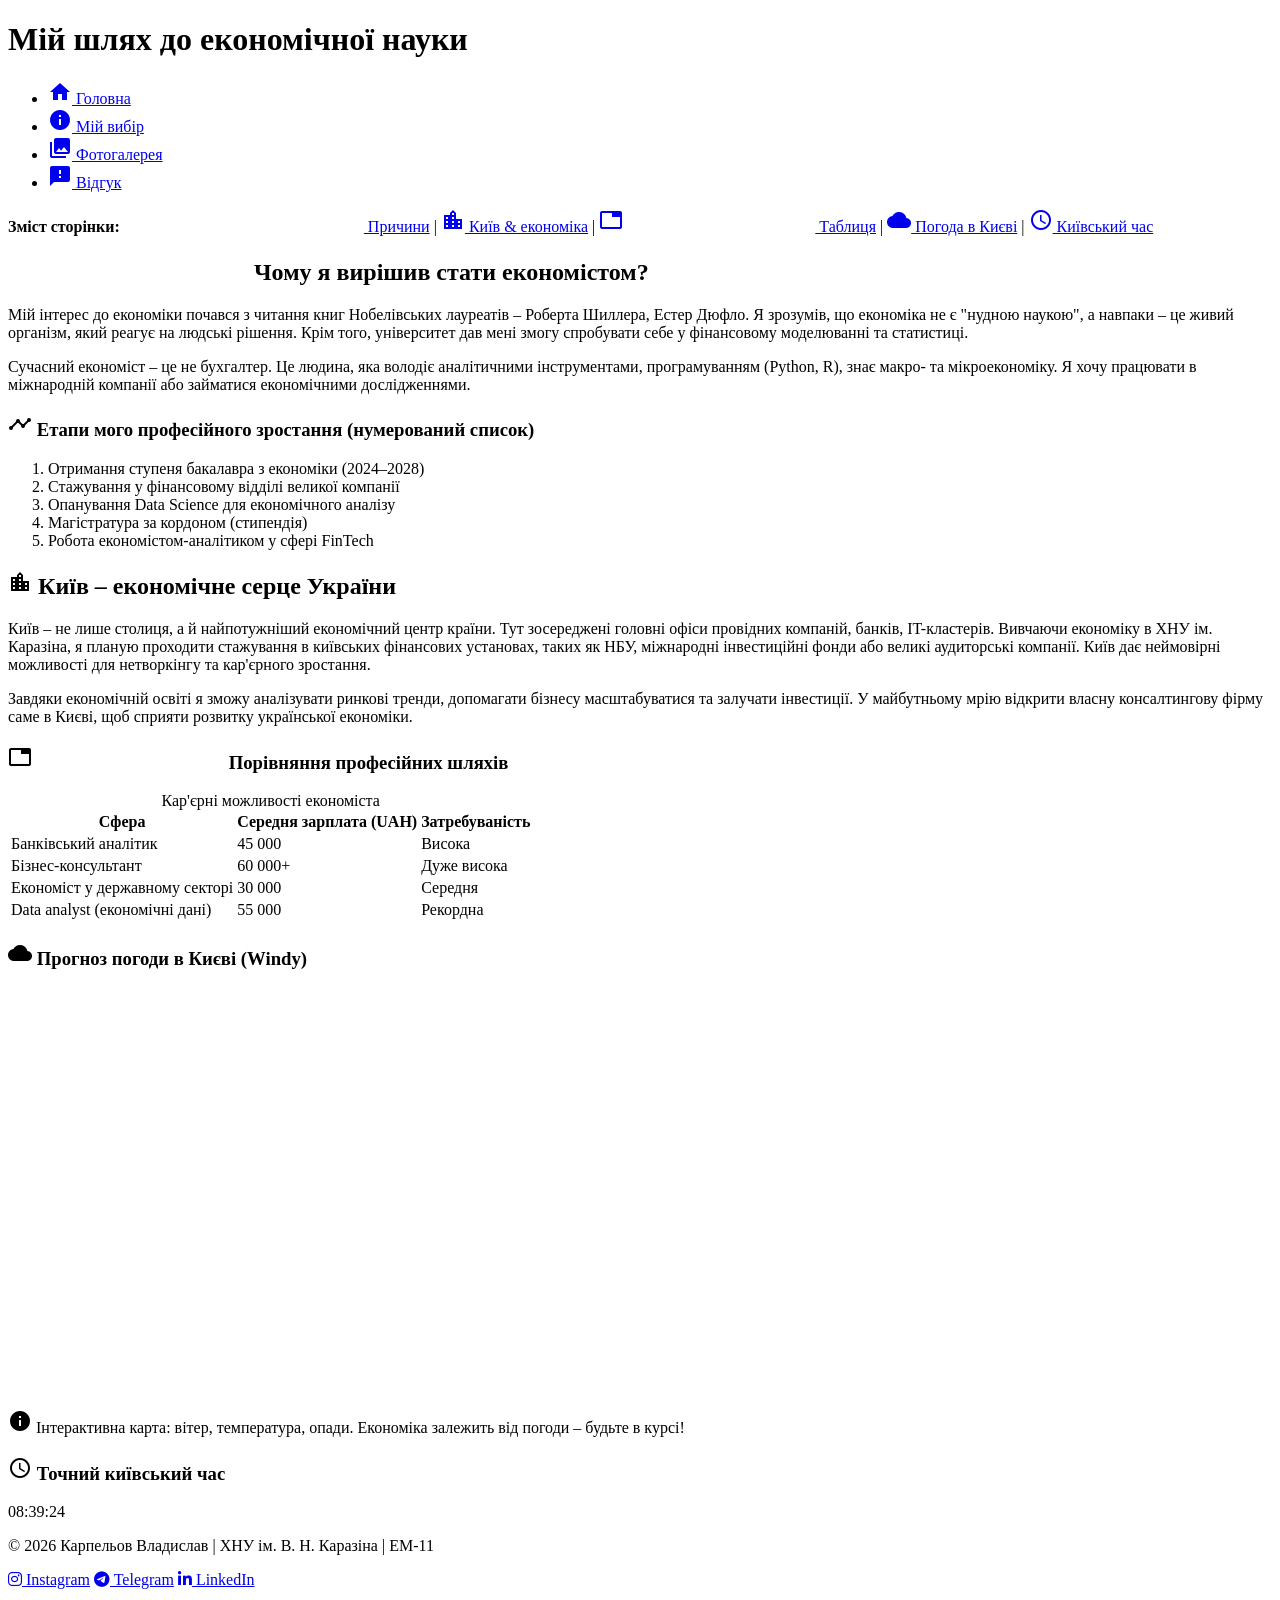
==== about.html @ f9a312ce "Add files via upload" ====
<!DOCTYPE html>
<html lang="uk">
<head>
    <meta charset="UTF-8">
    <meta name="viewport" content="width=device-width, initial-scale=1.0">
    <title>Чому саме економіка? | Детально</title>
    <link rel="stylesheet" href="css/style.css">
    <link href="https://fonts.googleapis.com/icon?family=Material+Icons" rel="stylesheet">
    <link rel="stylesheet" href="https://cdnjs.cloudflare.com/ajax/libs/font-awesome/6.0.0-beta3/css/all.min.css">
</head>
<body>
<div class="container">
    <header>
        <h1>Мій шлях до економічної науки</h1> <!-- без іконки -->
        <nav>
            <ul>
                <li><a href="index.html" class="home-link"><span class="material-icons">home</span> Головна</a></li>
                <li><a href="about.html"><span class="material-icons">info</span> Мій вибір</a></li>
                <li><a href="gallery.html"><span class="material-icons">photo_library</span> Фотогалерея</a></li>
                <li><a href="feedback.html"><span class="material-icons">feedback</span> Відгук</a></li>
            </ul>
        </nav>
    </header>

    <main>
        <div class="content-nav">
            <strong> Зміст сторінки:</strong>
            <a href="#reasons"><span class="material-icons">psychology</span> Причини</a> |
            <a href="#kyiv"><span class="material-icons">location_city</span> Київ & економіка</a> |
            <a href="#table"><span class="material-icons">table_chart</span> Таблиця</a> |
            <a href="#weather"><span class="material-icons">cloud</span> Погода в Києві</a> |
            <a href="#time"><span class="material-icons">schedule</span> Київський час</a>
        </div>

        <section id="reasons">
            <h2><span class="material-icons">psychology</span> Чому я вирішив стати економістом?</h2>
            <div class="columns">
                <p>Мій інтерес до економіки почався з читання книг Нобелівських лауреатів – Роберта Шиллера, Естер Дюфло. Я зрозумів, що економіка не є "нудною наукою", а навпаки – це живий організм, який реагує на людські рішення. Крім того, університет дав мені змогу спробувати себе у фінансовому моделюванні та статистиці.</p>
                <p>Сучасний економіст – це не бухгалтер. Це людина, яка володіє аналітичними інструментами, програмуванням (Python, R), знає макро- та мікроекономіку. Я хочу працювати в міжнародній компанії або займатися економічними дослідженнями.</p>
            </div>

            <h3><span class="material-icons">timeline</span> Етапи мого професійного зростання (нумерований список)</h3>
            <ol>
                <li>Отримання ступеня бакалавра з економіки (2024–2028)</li>
                <li>Стажування у фінансовому відділі великої компанії</li>
                <li>Опанування Data Science для економічного аналізу</li>
                <li>Магістратура за кордоном (стипендія)</li>
                <li>Робота економістом-аналітиком у сфері FinTech</li>
            </ol>
        </section>

        <section id="kyiv">
            <h2><span class="material-icons">location_city</span> Київ – економічне серце України</h2>
            <div class="columns">
                <p>Київ – не лише столиця, а й найпотужніший економічний центр країни. Тут зосереджені головні офіси провідних компаній, банків, IT-кластерів. Вивчаючи економіку в ХНУ ім. Каразіна, я планую проходити стажування в київських фінансових установах, таких як НБУ, міжнародні інвестиційні фонди або великі аудиторські компанії. Київ дає неймовірні можливості для нетворкінгу та кар'єрного зростання.</p>
                <p>Завдяки економічній освіті я зможу аналізувати ринкові тренди, допомагати бізнесу масштабуватися та залучати інвестиції. У майбутньому мрію відкрити власну консалтингову фірму саме в Києві, щоб сприяти розвитку української економіки.</p>
            </div>
        </section>

        <section id="table">
            <h3><span class="material-icons">table_chart</span> Порівняння професійних шляхів</h3>
            <table>
                <caption>Кар'єрні можливості економіста</caption>
                <thead><tr><th>Сфера</th><th>Середня зарплата (UAH)</th><th>Затребуваність</th></tr></thead>
                <tbody>
                    <tr><td>Банківський аналітик</td><td>45 000</td><td>Висока</td></tr>
                    <tr><td>Бізнес-консультант</td><td>60 000+</td><td>Дуже висока</td></tr>
                    <tr><td>Економіст у державному секторі</td><td>30 000</td><td>Середня</td></tr>
                    <tr><td>Data analyst (економічні дані)</td><td>55 000</td><td>Рекордна</td></tr>
                </tbody>
            </table>
        </section>

        <section id="weather">
            <h3><span class="material-icons">cloud</span> Прогноз погоди в Києві (Windy)</h3>
            <div class="weather-widget">
                <iframe src="https://embed.windy.com/embed2.html?lat=50.450&lon=30.524&zoom=10&level=surface&overlay=wind&menu=&message=true&marker=&calendar=&pressure=&type=map&location=coordinates&detail=&detailLat=50.450&detailLon=30.524&metricWind=default&metricTemp=default&radarRange=-1" 
                        width="100%" height="400" 
                        style="border:none; border-radius:20px;" 
                        title="Windy Weather Map Kyiv">
                </iframe>
            </div>
            <p class="weather-note"><span class="material-icons">info</span> Інтерактивна карта: вітер, температура, опади. Економіка залежить від погоди – будьте в курсі!</p>
        </section>

        <section id="time">
            <h3><span class="material-icons">schedule</span> Точний київський час</h3>
            <div class="clock" id="kyivClock">--:--:--</div>
            <script>
                function updateKyivTime() {
                    const now = new Date();
                    const options = { timeZone: 'Europe/Kyiv', hour12: false, hour: '2-digit', minute: '2-digit', second: '2-digit' };
                    const timeStr = new Intl.DateTimeFormat('uk-UA', options).format(now);
                    document.getElementById('kyivClock').innerText = timeStr;
                }
                setInterval(updateKyivTime, 1000);
                updateKyivTime();
            </script>
        </section>
    </main>

    <footer>
        <p>© 2026 Карпельов Владислав | ХНУ ім. В. Н. Каразіна | ЕМ-11</p>
        <div class="social-links">
            <a href="https://www.instagram.com/vladyslavkarpelov/"><i class="fab fa-instagram"></i> Instagram</a>  
            <a href="https://t.me/sanitar4ick"><i class="fab fa-telegram-plane"></i> Telegram</a>  
            <a href="https://www.linkedin.com/in/vladyslavkarpelov/"><i class="fab fa-linkedin-in"></i> LinkedIn</a>
        </div>
    </footer>
</div>

<div class="theme-toggle" id="themeToggle">
    <span class="material-icons" id="themeIcon">light_mode</span>
</div>
<script>
    (function() {
        const toggle = document.getElementById('themeToggle');
        const icon = document.getElementById('themeIcon');
        const currentTheme = localStorage.getItem('theme');
        if (currentTheme === 'dark') {
            document.body.classList.add('dark-theme');
            icon.textContent = 'dark_mode';
        }
        toggle.addEventListener('click', () => {
            document.body.classList.toggle('dark-theme');
            if (document.body.classList.contains('dark-theme')) {
                localStorage.setItem('theme', 'dark');
                icon.textContent = 'dark_mode';
            } else {
                localStorage.setItem('theme', 'light');
                icon.textContent = 'light_mode';
            }
        });
    })();
</script>
</body>
</html>
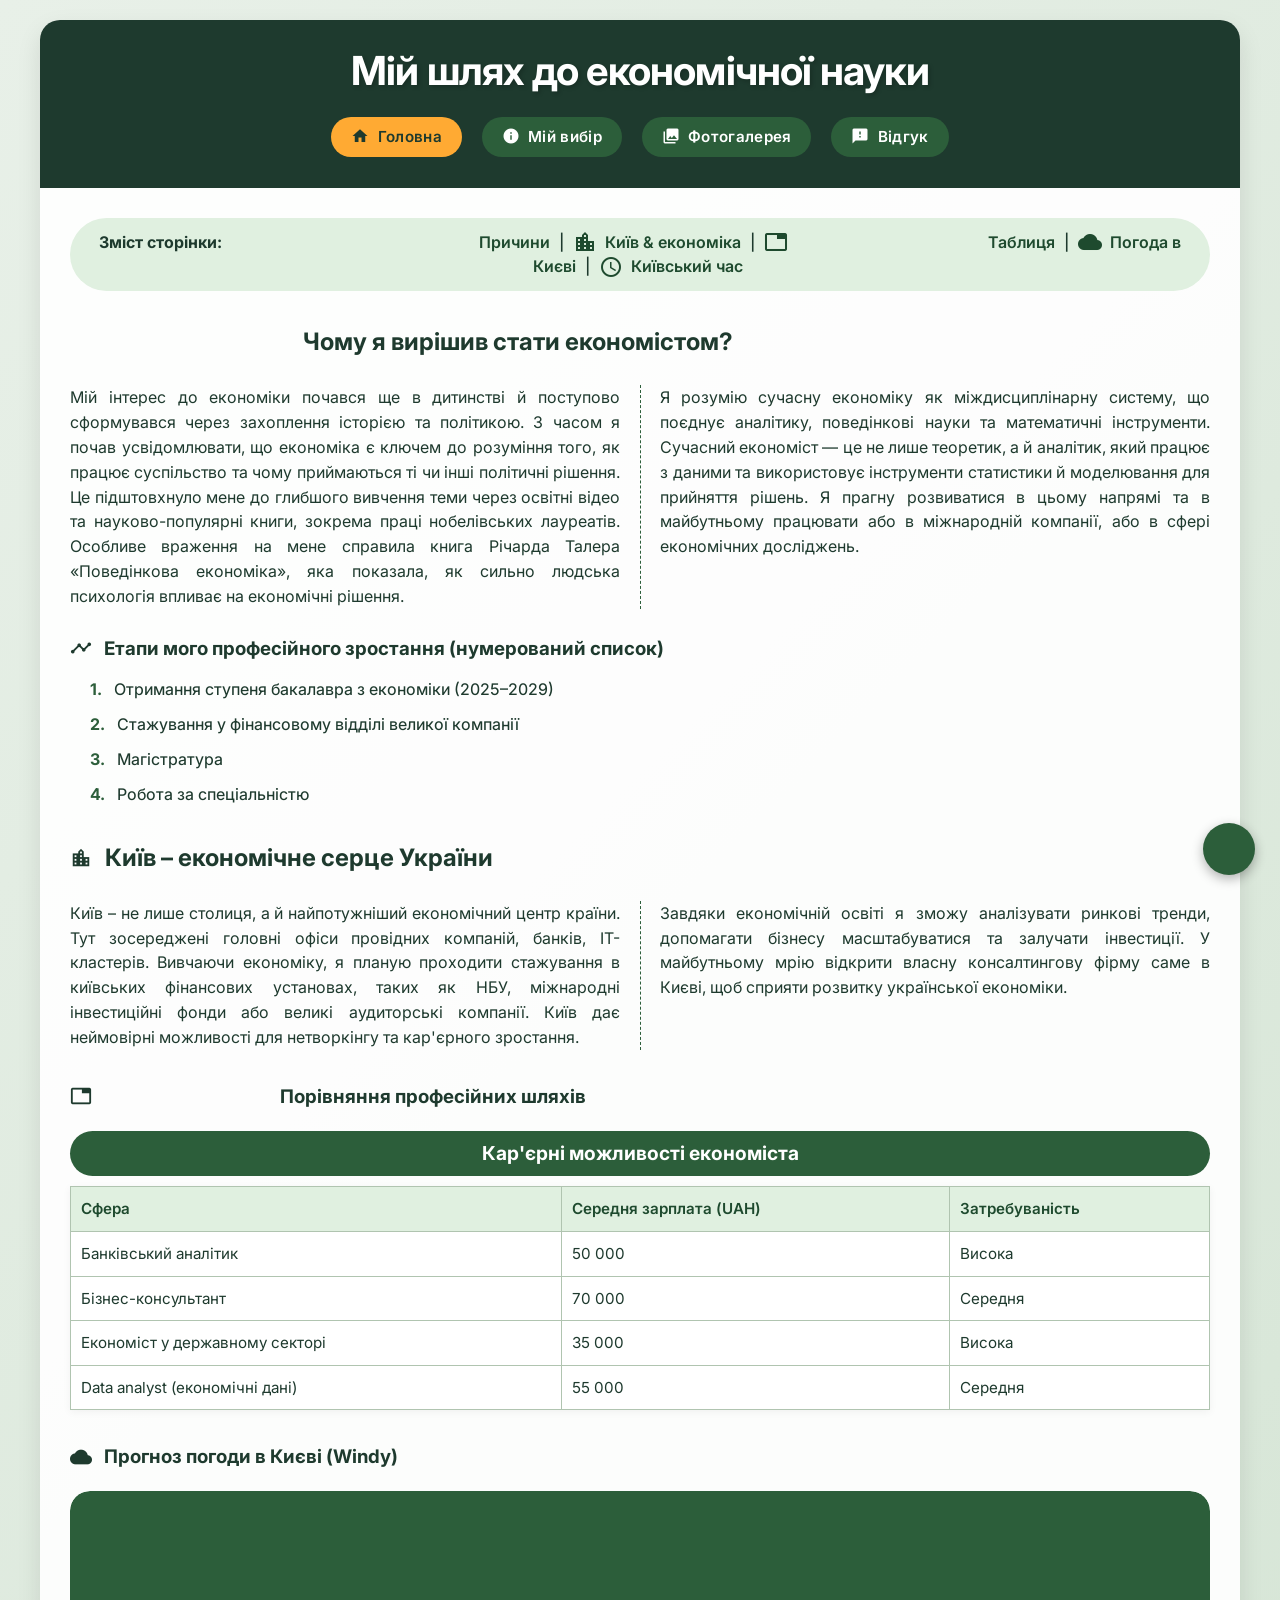
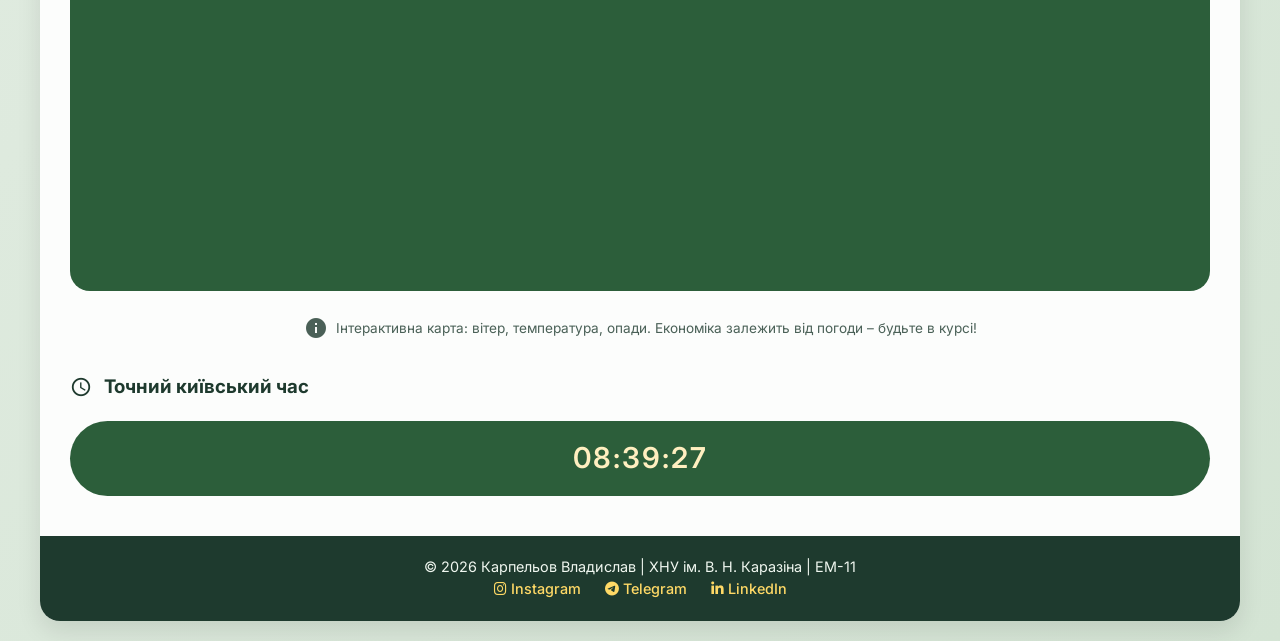
==== commit 90b4f627: "Update about.html" ====
--- a/about.html
+++ b/about.html
@@ -3,7 +3,7 @@
 <head>
     <meta charset="UTF-8">
     <meta name="viewport" content="width=device-width, initial-scale=1.0">
-    <title>Чому саме економіка? | Детально</title>
+    <title>Мій вибір</title>
     <link rel="stylesheet" href="css/style.css">
     <link href="https://fonts.googleapis.com/icon?family=Material+Icons" rel="stylesheet">
     <link rel="stylesheet" href="https://cdnjs.cloudflare.com/ajax/libs/font-awesome/6.0.0-beta3/css/all.min.css">
@@ -35,24 +35,23 @@
         <section id="reasons">
             <h2><span class="material-icons">psychology</span> Чому я вирішив стати економістом?</h2>
             <div class="columns">
-                <p>Мій інтерес до економіки почався з читання книг Нобелівських лауреатів – Роберта Шиллера, Естер Дюфло. Я зрозумів, що економіка не є "нудною наукою", а навпаки – це живий організм, який реагує на людські рішення. Крім того, університет дав мені змогу спробувати себе у фінансовому моделюванні та статистиці.</p>
-                <p>Сучасний економіст – це не бухгалтер. Це людина, яка володіє аналітичними інструментами, програмуванням (Python, R), знає макро- та мікроекономіку. Я хочу працювати в міжнародній компанії або займатися економічними дослідженнями.</p>
+                <p>Мій інтерес до економіки почався ще в дитинстві й поступово сформувався через захоплення історією та політикою. З часом я почав усвідомлювати, що економіка є ключем до розуміння того, як працює суспільство та чому приймаються ті чи інші політичні рішення. Це підштовхнуло мене до глибшого вивчення теми через освітні відео та науково-популярні книги, зокрема праці нобелівських лауреатів. Особливе враження на мене справила книга Річарда Талера «Поведінкова економіка», яка показала, як сильно людська психологія впливає на економічні рішення.</p>
+                <p>Я розумію сучасну економіку як міждисциплінарну систему, що поєднує аналітику, поведінкові науки та математичні інструменти. Сучасний економіст — це не лише теоретик, а й аналітик, який працює з даними та використовує інструменти статистики й моделювання для прийняття рішень. Я прагну розвиватися в цьому напрямі та в майбутньому працювати або в міжнародній компанії, або в сфері економічних досліджень.</p>
             </div>
 
             <h3><span class="material-icons">timeline</span> Етапи мого професійного зростання (нумерований список)</h3>
             <ol>
-                <li>Отримання ступеня бакалавра з економіки (2024–2028)</li>
+                <li>Отримання ступеня бакалавра з економіки (2025–2029)</li>
                 <li>Стажування у фінансовому відділі великої компанії</li>
-                <li>Опанування Data Science для економічного аналізу</li>
-                <li>Магістратура за кордоном (стипендія)</li>
-                <li>Робота економістом-аналітиком у сфері FinTech</li>
+                <li>Магістратура</li>
+                <li>Робота за спеціальністю</li>
             </ol>
         </section>
 
         <section id="kyiv">
             <h2><span class="material-icons">location_city</span> Київ – економічне серце України</h2>
             <div class="columns">
-                <p>Київ – не лише столиця, а й найпотужніший економічний центр країни. Тут зосереджені головні офіси провідних компаній, банків, IT-кластерів. Вивчаючи економіку в ХНУ ім. Каразіна, я планую проходити стажування в київських фінансових установах, таких як НБУ, міжнародні інвестиційні фонди або великі аудиторські компанії. Київ дає неймовірні можливості для нетворкінгу та кар'єрного зростання.</p>
+                <p>Київ – не лише столиця, а й найпотужніший економічний центр країни. Тут зосереджені головні офіси провідних компаній, банків, IT-кластерів. Вивчаючи економіку, я планую проходити стажування в київських фінансових установах, таких як НБУ, міжнародні інвестиційні фонди або великі аудиторські компанії. Київ дає неймовірні можливості для нетворкінгу та кар'єрного зростання.</p>
                 <p>Завдяки економічній освіті я зможу аналізувати ринкові тренди, допомагати бізнесу масштабуватися та залучати інвестиції. У майбутньому мрію відкрити власну консалтингову фірму саме в Києві, щоб сприяти розвитку української економіки.</p>
             </div>
         </section>
@@ -63,10 +62,10 @@
                 <caption>Кар'єрні можливості економіста</caption>
                 <thead><tr><th>Сфера</th><th>Середня зарплата (UAH)</th><th>Затребуваність</th></tr></thead>
                 <tbody>
-                    <tr><td>Банківський аналітик</td><td>45 000</td><td>Висока</td></tr>
-                    <tr><td>Бізнес-консультант</td><td>60 000+</td><td>Дуже висока</td></tr>
-                    <tr><td>Економіст у державному секторі</td><td>30 000</td><td>Середня</td></tr>
-                    <tr><td>Data analyst (економічні дані)</td><td>55 000</td><td>Рекордна</td></tr>
+                    <tr><td>Банківський аналітик</td><td>50 000</td><td>Висока</td></tr>
+                    <tr><td>Бізнес-консультант</td><td>70 000</td><td>Середня</td></tr>
+                    <tr><td>Економіст у державному секторі</td><td>35 000</td><td>Висока</td></tr>
+                    <tr><td>Data analyst (економічні дані)</td><td>55 000</td><td>Середня</td></tr>
                 </tbody>
             </table>
         </section>
@@ -134,4 +133,4 @@
     })();
 </script>
 </body>
-</html>+</html>
--- a/css/style.css
+++ b/css/style.css
@@ -0,0 +1,571 @@
+/* ========== ПІДКЛЮЧЕННЯ СУЧАСНОГО ШРИФТУ INTER ========== */
+@import url('https://fonts.googleapis.com/css2?family=Inter:opsz,wght@14..32,300;14..32,400;14..32,500;14..32,600;14..32,700&display=swap');
+/* ========== ПІДКЛЮЧЕННЯ GOOGLE MATERIAL ICONS ========== */
+@import url('https://fonts.googleapis.com/icon?family=Material+Icons');
+
+* {
+    margin: 0;
+    padding: 0;
+    box-sizing: border-box;
+}
+
+/* Плавний перехід для всіх змінних властивостей */
+body, body * {
+    transition: background-color 0.3s ease, color 0.2s ease, border-color 0.2s ease, box-shadow 0.2s ease;
+}
+
+body {
+    font-family: 'Inter', -apple-system, BlinkMacSystemFont, 'Segoe UI', Roboto, Helvetica, Arial, sans-serif;
+    font-weight: 400;
+    line-height: 1.55;
+    background-color: #f0f7f0;
+    background-image: linear-gradient(135deg, #e8f0e8 0%, #d4e4d4 100%);
+    color: #1e3a2e;
+    padding: 20px;
+    font-size: 1rem;
+    -webkit-font-smoothing: antialiased;
+    -moz-osx-font-smoothing: grayscale;
+}
+
+/* ========== ТЕМНА ТЕМА ========== */
+body.dark-theme {
+    background-color: #1a2a1f;
+    background-image: linear-gradient(135deg, #0f1e0c 0%, #1a2a1f 100%);
+    color: #e0e0e0;
+}
+
+body.dark-theme .container {
+    background-color: rgba(30, 40, 25, 0.95);
+    box-shadow: 0 10px 25px rgba(0,0,0,0.5);
+}
+
+body.dark-theme header {
+    background: #0f1e0c;
+}
+
+body.dark-theme nav ul li a {
+    background-color: #2c5e3a;
+    color: #f0f0f0;
+}
+
+body.dark-theme nav ul li a:hover {
+    background-color: #ffd966;
+    color: #0f1e0c;
+}
+
+body.dark-theme .subtitle {
+    background: #2c5e3a;
+    color: #ffefc0;
+}
+
+body.dark-theme table {
+    background-color: #2a3a25;
+}
+body.dark-theme th, body.dark-theme td {
+    border-color: #4a6a45;
+    color: #e0e0e0;
+}
+body.dark-theme th {
+    background-color: #3a5a35;
+    color: #ffefc0;
+}
+body.dark-theme caption {
+    background: #1e3a2e;
+}
+
+body.dark-theme form {
+    background: #2a3a25;
+}
+body.dark-theme label {
+    color: #ffefc0;
+}
+body.dark-theme input, body.dark-theme textarea, body.dark-theme select {
+    background-color: #3a5a35;
+    border-color: #6a8a65;
+    color: #ffffff;
+}
+body.dark-theme .clock {
+    background: #0f1e0c;
+    color: #ffd966;
+}
+body.dark-theme .gallery-container {
+    background: #2a3a25;
+}
+body.dark-theme .custom-list li::before {
+    color: #ffd966;
+}
+body.dark-theme ol li::before {
+    color: #ffd966;
+}
+body.dark-theme .social-links a {
+    color: #ffd966;
+}
+body.dark-theme footer {
+    background: #0f1e0c;
+}
+
+/* ===== КНОПКА ПЕРЕМИКАННЯ ТЕМИ (FIXED) ===== */
+.theme-toggle {
+    position: fixed;
+    bottom: 25px;
+    right: 25px;
+    background-color: #2c5e3a;
+    color: white;
+    width: 52px;
+    height: 52px;
+    border-radius: 50%;
+    display: flex;
+    align-items: center;
+    justify-content: center;
+    cursor: pointer;
+    box-shadow: 0 4px 12px rgba(0,0,0,0.3);
+    z-index: 1000;
+    transition: transform 0.2s ease, background-color 0.2s;
+    border: none;
+    font-size: 28px;
+}
+
+.theme-toggle:hover {
+    transform: scale(1.08);
+    background-color: #ffaa33;
+    color: #1e3a2e;
+}
+
+body.dark-theme .theme-toggle {
+    background-color: #ffaa33;
+    color: #1e3a2e;
+}
+body.dark-theme .theme-toggle:hover {
+    background-color: #ffcc66;
+    color: #0f1e0c;
+}
+
+/* Інші існуючі стилі (залишаються без змін, окрім доданих вище) */
+.container {
+    max-width: 1200px;
+    margin: 0 auto;
+    background-color: rgba(255, 255, 255, 0.92);
+    border-radius: 20px;
+    box-shadow: 0 10px 25px rgba(0,0,0,0.1);
+    padding: 20px 30px;
+}
+
+header {
+    background: #1e3a2e;
+    color: white;
+    text-align: center;
+    margin-bottom: 30px;
+    border-radius: 20px 20px 0 0;
+    padding: 20px 20px 15px 20px;
+    margin-top: -20px;
+    margin-left: -30px;
+    margin-right: -30px;
+}
+
+header h1 {
+    font-size: 2.5rem;
+    font-weight: 700;
+    letter-spacing: -0.02em;
+    color: #ffffff;
+    text-shadow: 2px 2px 4px rgba(0,0,0,0.2);
+    font-family: 'Inter', sans-serif;
+    margin-bottom: 10px;
+}
+
+nav ul {
+    display: flex;
+    justify-content: center;
+    list-style: none;
+    gap: 20px;
+    margin-top: 15px;
+    flex-wrap: wrap;
+}
+
+nav ul li a {
+    text-decoration: none;
+    font-weight: 600;
+    font-size: 0.95rem;
+    padding: 8px 20px;
+    background-color: #2c5e3a;
+    color: white;
+    border-radius: 40px;
+    transition: all 0.3s ease;
+    display: inline-block;
+    letter-spacing: 0.3px;
+}
+
+nav ul li a:hover {
+    background-color: #ffd966;
+    color: #1e3a2e;
+    transform: scale(1.02);
+    box-shadow: 0 5px 10px rgba(0,0,0,0.2);
+}
+
+.home-link {
+    background-color: #ffaa33 !important;
+    color: #1e3a2e !important;
+}
+
+.home-link:hover {
+    background-color: #ffcc66 !important;
+}
+
+footer {
+    background: #1e3a2e;
+    color: #f0f7f0;
+    margin-top: 40px;
+    text-align: center;
+    border-radius: 0 0 20px 20px;
+    padding: 20px;
+    font-weight: 400;
+    font-size: 0.9rem;
+    margin-left: -30px;
+    margin-right: -30px;
+    margin-bottom: -20px;
+}
+
+.social-links a {
+    margin: 0 10px;
+    color: #ffd966;
+    text-decoration: none;
+    font-weight: 500;
+}
+
+.social-links a:hover {
+    text-decoration: underline;
+}
+
+.subtitle {
+    text-align: center;
+    font-size: 1.1rem;
+    font-weight: 500;
+    background: #e0f0e0;
+    display: inline-block;
+    padding: 8px 24px;
+    border-radius: 60px;
+    margin: 15px auto;
+    color: #1e4a2e;
+    letter-spacing: -0.2px;
+}
+
+.columns {
+    column-count: 2;
+    column-gap: 2.5rem;
+    column-rule: 1px dashed #2c5e3a;
+    margin: 25px 0;
+    text-align: justify;
+}
+
+/* Нестандартні маркери для UL – єдина іконка з Google Icons */
+ul.custom-list {
+    list-style: none;
+    margin-left: 20px;
+}
+ul.custom-list li {
+    margin-bottom: 12px;
+    position: relative;
+    padding-left: 32px;
+    font-weight: 450;
+}
+ul.custom-list li::before {
+    font-family: 'Material Icons';
+    content: 'trending_up';  /* можна замінити на 'analytics', 'insights', 'bar_chart' */
+    position: absolute;
+    left: 0;
+    top: 2px;
+    font-size: 1.3rem;
+    color: #2c5e3a;
+}
+
+
+ol {
+    list-style: none;
+    counter-reset: item;
+    margin-left: 20px;
+}
+ol li {
+    counter-increment: item;
+    margin-bottom: 10px;
+    font-weight: 450;
+}
+ol li::before {
+    content: counter(item) ". ";
+    color: #2c5e3a;
+    font-weight: 700;
+    margin-right: 8px;
+}
+
+ol.roman-list {
+    list-style-type: upper-roman;
+    margin-left: 30px;
+    background: #fef9e6;
+    padding: 15px 20px 15px 40px;
+    border-radius: 15px;
+}
+ol.roman-list li::before {
+    content: none;
+}
+
+table {
+    width: 100%;
+    border-collapse: collapse;
+    margin: 20px 0;
+    background-color: #fff;
+    box-shadow: 0 2px 8px rgba(0,0,0,0.05);
+    font-size: 0.95rem;
+}
+caption {
+    font-size: 1.2rem;
+    font-weight: 700;
+    margin-bottom: 10px;
+    background: #2c5e3a;
+    color: white;
+    padding: 8px;
+    border-radius: 30px;
+}
+th, td {
+    border: 1px solid #b0c4b0;
+    padding: 10px;
+    text-align: left;
+}
+th {
+    background-color: #e0f0e0;
+    color: #1e4a2e;
+    font-weight: 600;
+}
+
+.gallery-container {
+    position: relative;
+    height: 450px;
+    margin: 40px 0;
+    background: #e9f0e9;
+    border-radius: 20px;
+    overflow: hidden;
+}
+.gallery-img {
+    position: absolute;
+    width: 280px;
+    border: 5px solid white;
+    border-radius: 15px;
+    box-shadow: 0 8px 20px rgba(0,0,0,0.3);
+    transition: transform 0.3s, z-index 0s;
+    cursor: pointer;
+}
+.gallery-img:hover {
+    transform: scale(1.05);
+    z-index: 10 !important;
+}
+.img1 { top: 30px; left: 50px; z-index: 1; }
+.img2 { top: 80px; left: 180px; z-index: 2; }
+.img3 { top: 130px; left: 310px; z-index: 3; }
+.img4 { top: 180px; left: 440px; z-index: 4; }
+
+form {
+    background: #fef9e6;
+    padding: 20px;
+    border-radius: 25px;
+    margin: 20px 0;
+}
+.form-group {
+    margin-bottom: 15px;
+}
+label {
+    font-weight: 600;
+    display: block;
+    margin-bottom: 5px;
+}
+input, textarea, select {
+    width: 100%;
+    padding: 10px 15px;
+    border-radius: 30px;
+    border: 1px solid #b0c4b0;
+    font-size: 0.95rem;
+    font-family: 'Inter', sans-serif;
+}
+button:not(.theme-toggle) {
+    background-color: #2c5e3a;
+    color: white;
+    border: none;
+    padding: 10px 28px;
+    border-radius: 40px;
+    font-size: 0.95rem;
+    font-weight: 600;
+    font-family: 'Inter', sans-serif;
+    cursor: pointer;
+    transition: 0.2s;
+}
+button:not(.theme-toggle):hover {
+    background-color: #1a3d25;
+    transform: scale(1.02);
+}
+
+.clock {
+    background: #2c5e3a;
+    color: #ffefc0;
+    font-size: 1.6rem;
+    font-weight: 600;
+    text-align: center;
+    padding: 15px;
+    border-radius: 60px;
+    margin: 20px 0;
+    font-family: 'Inter', monospace;
+    letter-spacing: 1px;
+}
+
+@media (max-width: 800px) {
+    .columns {
+        column-count: 1;
+    }
+    .gallery-img {
+        width: 200px;
+    }
+    .img1, .img2, .img3, .img4 {
+        position: relative;
+        display: inline-block;
+        margin: 10px;
+        top: auto;
+        left: auto;
+    }
+    .gallery-container {
+        height: auto;
+        text-align: center;
+    }
+}
+
+/* Центрований блок навігації по сторінці (about.html) */
+.content-nav {
+    text-align: center;
+    background: #e0f0e0;
+    padding: 12px 20px;
+    border-radius: 50px;
+    margin: 20px 0;
+    font-weight: 500;
+    transition: background 0.3s, color 0.3s;
+}
+/* ===== ДЛЯ СТОРІНКИ about.html ===== */
+.content-nav {
+    text-align: center;
+    background: #e0f0e0;
+    padding: 12px 20px;
+    border-radius: 50px;
+    margin: 20px 0;
+    font-weight: 500;
+    transition: background 0.3s, color 0.3s;
+}
+.content-nav a {
+    color: #1e4a2e;
+    text-decoration: none;
+    margin: 0 5px;
+    font-weight: 600;
+}
+.content-nav a:hover {
+    text-decoration: underline;
+}
+body.dark-theme .content-nav {
+    background: #2c5e3a;
+}
+body.dark-theme .content-nav a {
+    color: #ffefc0;
+}
+.weather-widget iframe {
+    background: #2c5e3a;
+    border-radius: 20px;
+}
+.weather-note {
+    font-size: 0.85rem;
+    text-align: center;
+    margin-top: 10px;
+    opacity: 0.8;
+}
+
+/* Для годинника та віджетів на about.html */
+.clock {
+    background: #2c5e3a;
+    color: #ffefc0;
+    font-size: 1.8rem;
+    font-weight: 600;
+    text-align: center;
+    padding: 15px;
+    border-radius: 60px;
+    margin: 20px 0;
+    font-family: 'Inter', monospace;
+    letter-spacing: 2px;
+}
+.weather-widget {
+    margin: 20px 0;
+    border-radius: 20px;
+    overflow: hidden;
+}
+.weather-note {
+    font-size: 0.85rem;
+    text-align: center;
+    margin-top: 10px;
+    opacity: 0.8;
+}
+
+/* ===== ВІДСТУПИ ДЛЯ ЗАГОЛОВКІВ ТА СПИСКІВ ===== */
+h2, h3, h4 {
+    margin-top: 1.2em;
+    margin-bottom: 0.8em;
+}
+
+h2:first-of-type, h3:first-of-type {
+    margin-top: 0;
+}
+
+/* Додатковий відступ перед списками, якщо вони йдуть одразу після заголовка */
+ul, ol {
+    margin-top: 0.5em;
+    margin-bottom: 1em;
+}
+
+/* Спеціально для секцій, щоб між секціями був більший проміжок */
+section {
+    margin-bottom: 2rem;
+}
+
+/* Для змісту сторінки (content-nav) додамо відступ знизу, щоб наступний заголовок не прилипав */
+.content-nav {
+    margin-bottom: 2rem;
+}
+
+/* ===== СТИЛІ ДЛЯ ІКОНОК GOOGLE MATERIAL ===== */
+.material-icons {
+    font-size: 1.2rem;
+    vertical-align: middle;
+    margin-right: 4px;
+    margin-top: -2px;
+}
+h1 .material-icons,
+h2 .material-icons,
+h3 .material-icons {
+    font-size: 1.4rem;
+    margin-right: 8px;
+}
+nav .material-icons {
+    font-size: 1.1rem;
+    margin-right: 4px;
+}
+
+/* Відступи для сторінки галереї */
+.gallery-container {
+    margin-bottom: 25px;
+}
+.gallery-container + p {
+    margin-top: 20px;
+    margin-bottom: 30px;
+}
+#video {
+    margin-top: 30px;
+}
+#video h3 {
+    margin-bottom: 20px;
+}
+
+/* Іконки в футері */
+.social-links a .material-icons {
+    font-size: 1.1rem;
+    vertical-align: middle;
+    margin-right: 4px;
+    margin-top: -2px;
+}
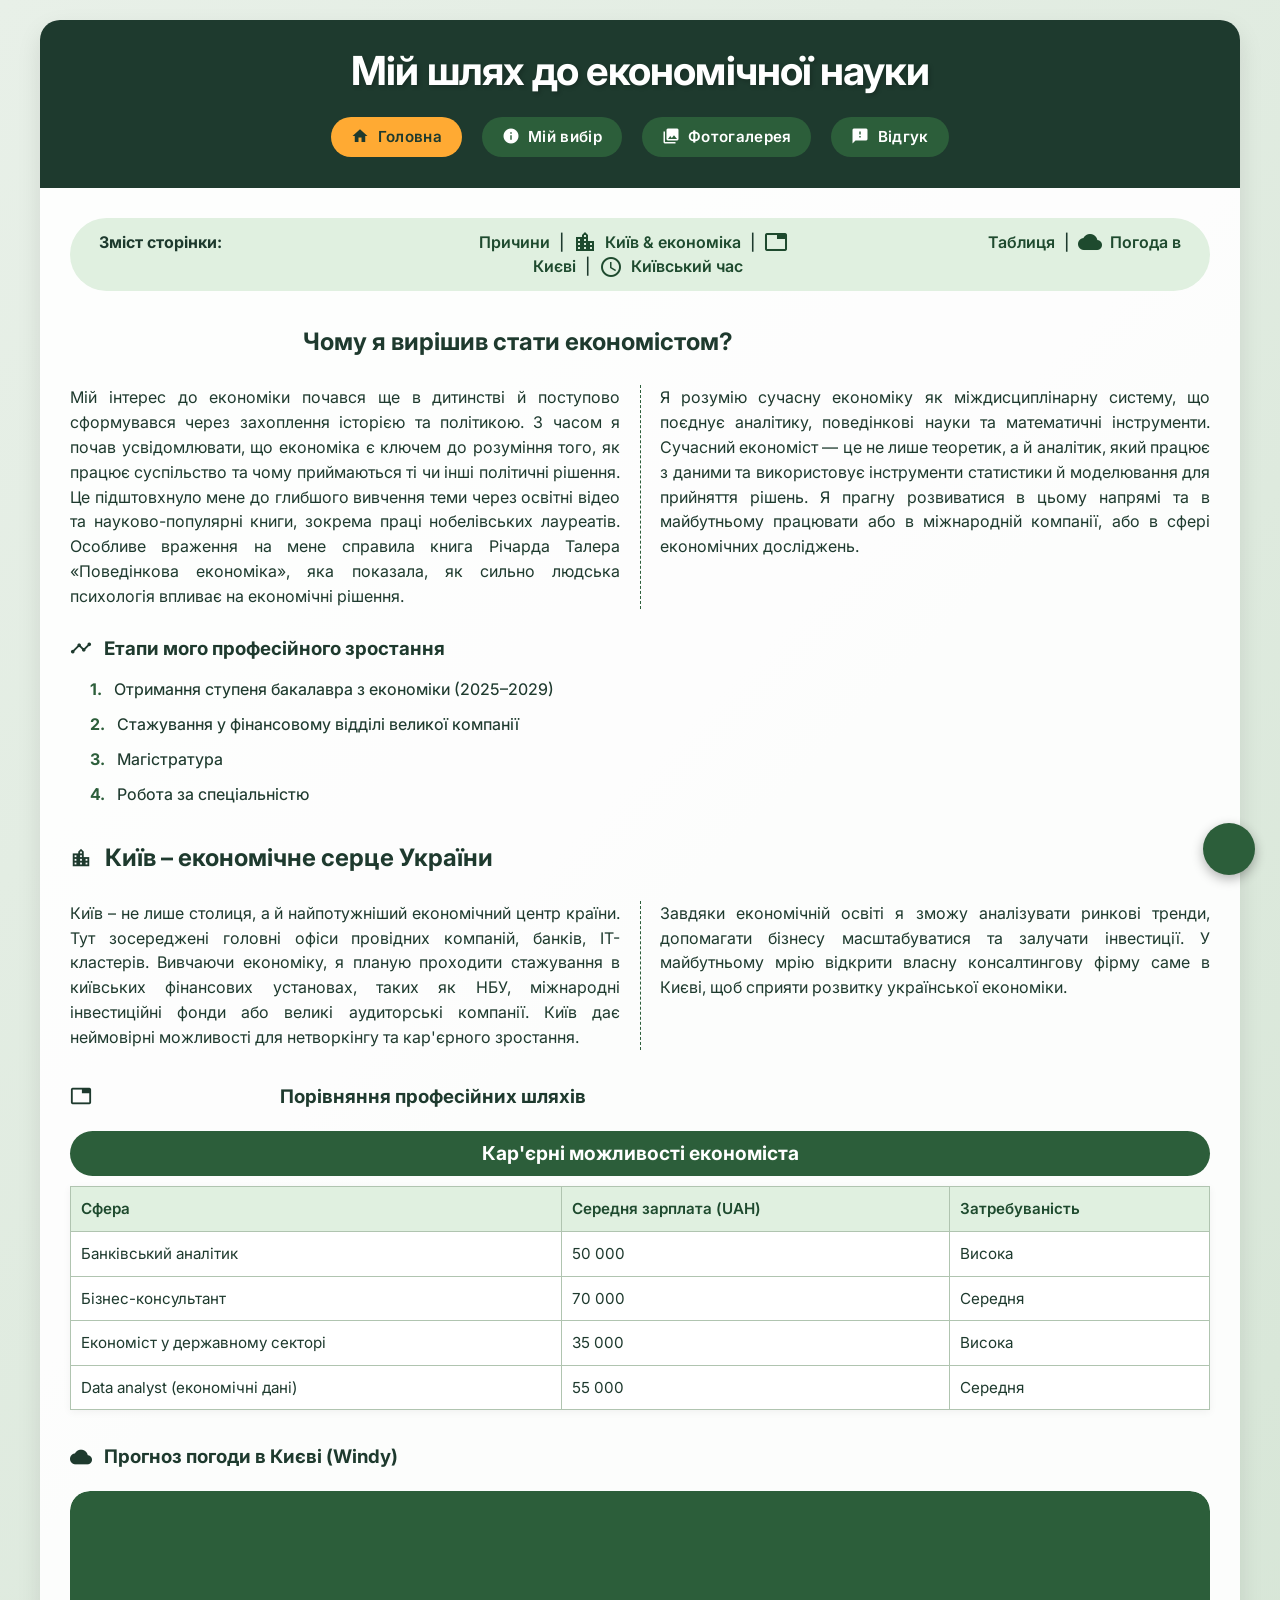
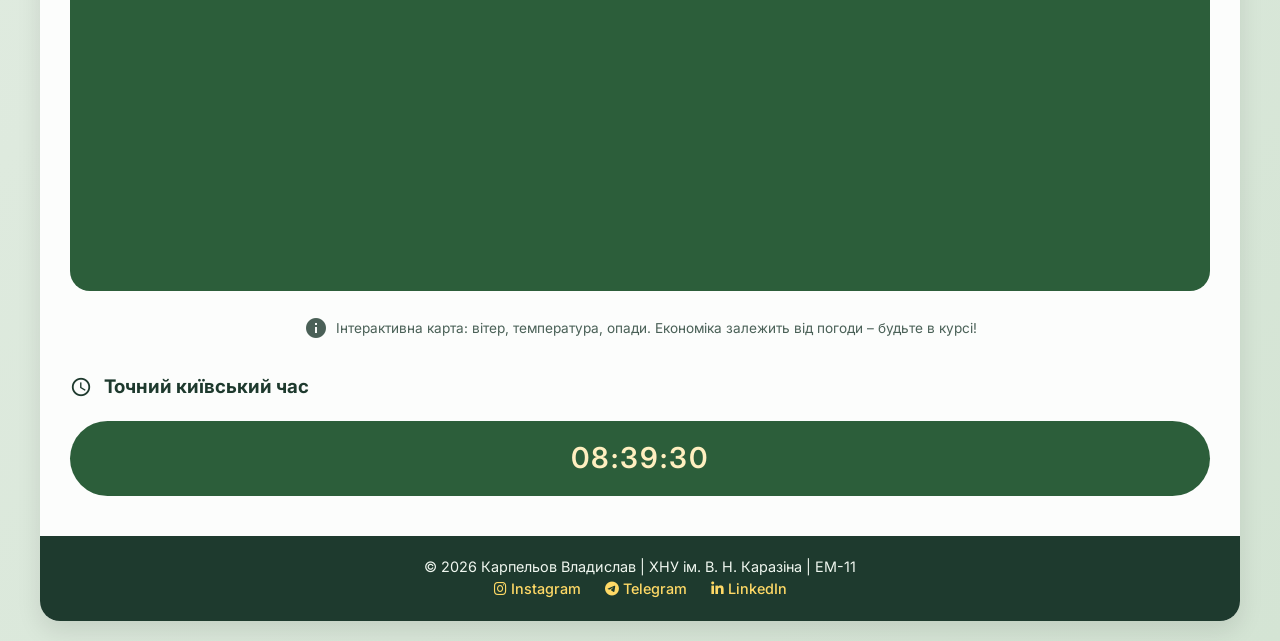
==== commit 5eddef5f: "Update about.html" ====
--- a/about.html
+++ b/about.html
@@ -39,7 +39,7 @@
                 <p>Я розумію сучасну економіку як міждисциплінарну систему, що поєднує аналітику, поведінкові науки та математичні інструменти. Сучасний економіст — це не лише теоретик, а й аналітик, який працює з даними та використовує інструменти статистики й моделювання для прийняття рішень. Я прагну розвиватися в цьому напрямі та в майбутньому працювати або в міжнародній компанії, або в сфері економічних досліджень.</p>
             </div>
 
-            <h3><span class="material-icons">timeline</span> Етапи мого професійного зростання (нумерований список)</h3>
+            <h3><span class="material-icons">timeline</span> Етапи мого професійного зростання</h3>
             <ol>
                 <li>Отримання ступеня бакалавра з економіки (2025–2029)</li>
                 <li>Стажування у фінансовому відділі великої компанії</li>
--- a/css/style.css
+++ b/css/style.css
@@ -1,15 +1,14 @@
-/* ========== ПІДКЛЮЧЕННЯ СУЧАСНОГО ШРИФТУ INTER ========== */
+/* ========== ПІДКЛЮЧЕННЯ ШРИФТІВ ========== */
 @import url('https://fonts.googleapis.com/css2?family=Inter:opsz,wght@14..32,300;14..32,400;14..32,500;14..32,600;14..32,700&display=swap');
-/* ========== ПІДКЛЮЧЕННЯ GOOGLE MATERIAL ICONS ========== */
 @import url('https://fonts.googleapis.com/icon?family=Material+Icons');
 
+/* ========== ГЛОБАЛЬНІ СТИЛІ ========== */
 * {
     margin: 0;
     padding: 0;
     box-sizing: border-box;
 }
 
-/* Плавний перехід для всіх змінних властивостей */
 body, body * {
     transition: background-color 0.3s ease, color 0.2s ease, border-color 0.2s ease, box-shadow 0.2s ease;
 }
@@ -33,31 +32,25 @@
     background-image: linear-gradient(135deg, #0f1e0c 0%, #1a2a1f 100%);
     color: #e0e0e0;
 }
-
 body.dark-theme .container {
     background-color: rgba(30, 40, 25, 0.95);
     box-shadow: 0 10px 25px rgba(0,0,0,0.5);
 }
-
 body.dark-theme header {
     background: #0f1e0c;
 }
-
 body.dark-theme nav ul li a {
     background-color: #2c5e3a;
     color: #f0f0f0;
 }
-
 body.dark-theme nav ul li a:hover {
     background-color: #ffd966;
     color: #0f1e0c;
 }
-
 body.dark-theme .subtitle {
     background: #2c5e3a;
     color: #ffefc0;
 }
-
 body.dark-theme table {
     background-color: #2a3a25;
 }
@@ -72,7 +65,6 @@
 body.dark-theme caption {
     background: #1e3a2e;
 }
-
 body.dark-theme form {
     background: #2a3a25;
 }
@@ -88,9 +80,6 @@
     background: #0f1e0c;
     color: #ffd966;
 }
-body.dark-theme .gallery-container {
-    background: #2a3a25;
-}
 body.dark-theme .custom-list li::before {
     color: #ffd966;
 }
@@ -103,8 +92,14 @@
 body.dark-theme footer {
     background: #0f1e0c;
 }
-
-/* ===== КНОПКА ПЕРЕМИКАННЯ ТЕМИ (FIXED) ===== */
+body.dark-theme .gallery-caption {
+    background: rgba(15, 30, 12, 0.9);
+}
+body.dark-theme .video-note {
+    color: #c0dbc0;
+}
+
+/* ===== КНОПКА ПЕРЕМИКАННЯ ТЕМИ ===== */
 .theme-toggle {
     position: fixed;
     bottom: 25px;
@@ -124,13 +119,11 @@
     border: none;
     font-size: 28px;
 }
-
 .theme-toggle:hover {
     transform: scale(1.08);
     background-color: #ffaa33;
     color: #1e3a2e;
 }
-
 body.dark-theme .theme-toggle {
     background-color: #ffaa33;
     color: #1e3a2e;
@@ -140,7 +133,7 @@
     color: #0f1e0c;
 }
 
-/* Інші існуючі стилі (залишаються без змін, окрім доданих вище) */
+/* ========== ОСНОВНІ БЛОКИ ========== */
 .container {
     max-width: 1200px;
     margin: 0 auto;
@@ -161,7 +154,6 @@
     margin-left: -30px;
     margin-right: -30px;
 }
-
 header h1 {
     font-size: 2.5rem;
     font-weight: 700;
@@ -180,7 +172,6 @@
     margin-top: 15px;
     flex-wrap: wrap;
 }
-
 nav ul li a {
     text-decoration: none;
     font-weight: 600;
@@ -193,19 +184,16 @@
     display: inline-block;
     letter-spacing: 0.3px;
 }
-
 nav ul li a:hover {
     background-color: #ffd966;
     color: #1e3a2e;
     transform: scale(1.02);
     box-shadow: 0 5px 10px rgba(0,0,0,0.2);
 }
-
 .home-link {
     background-color: #ffaa33 !important;
     color: #1e3a2e !important;
 }
-
 .home-link:hover {
     background-color: #ffcc66 !important;
 }
@@ -223,14 +211,12 @@
     margin-right: -30px;
     margin-bottom: -20px;
 }
-
 .social-links a {
     margin: 0 10px;
     color: #ffd966;
     text-decoration: none;
     font-weight: 500;
 }
-
 .social-links a:hover {
     text-decoration: underline;
 }
@@ -256,7 +242,7 @@
     text-align: justify;
 }
 
-/* Нестандартні маркери для UL – єдина іконка з Google Icons */
+/* ========== СПИСКИ ========== */
 ul.custom-list {
     list-style: none;
     margin-left: 20px;
@@ -269,7 +255,7 @@
 }
 ul.custom-list li::before {
     font-family: 'Material Icons';
-    content: 'trending_up';  /* можна замінити на 'analytics', 'insights', 'bar_chart' */
+    content: 'trending_up';
     position: absolute;
     left: 0;
     top: 2px;
@@ -277,7 +263,6 @@
     color: #2c5e3a;
 }
 
-
 ol {
     list-style: none;
     counter-reset: item;
@@ -294,7 +279,6 @@
     font-weight: 700;
     margin-right: 8px;
 }
-
 ol.roman-list {
     list-style-type: upper-roman;
     margin-left: 30px;
@@ -306,6 +290,7 @@
     content: none;
 }
 
+/* ========== ТАБЛИЦЯ ========== */
 table {
     width: 100%;
     border-collapse: collapse;
@@ -334,32 +319,7 @@
     font-weight: 600;
 }
 
-.gallery-container {
-    position: relative;
-    height: 450px;
-    margin: 40px 0;
-    background: #e9f0e9;
-    border-radius: 20px;
-    overflow: hidden;
-}
-.gallery-img {
-    position: absolute;
-    width: 280px;
-    border: 5px solid white;
-    border-radius: 15px;
-    box-shadow: 0 8px 20px rgba(0,0,0,0.3);
-    transition: transform 0.3s, z-index 0s;
-    cursor: pointer;
-}
-.gallery-img:hover {
-    transform: scale(1.05);
-    z-index: 10 !important;
-}
-.img1 { top: 30px; left: 50px; z-index: 1; }
-.img2 { top: 80px; left: 180px; z-index: 2; }
-.img3 { top: 130px; left: 310px; z-index: 3; }
-.img4 { top: 180px; left: 440px; z-index: 4; }
-
+/* ========== ФОРМА ========== */
 form {
     background: #fef9e6;
     padding: 20px;
@@ -399,56 +359,27 @@
     transform: scale(1.02);
 }
 
+/* ========== ГОДИННИК ========== */
 .clock {
     background: #2c5e3a;
     color: #ffefc0;
-    font-size: 1.6rem;
+    font-size: 1.8rem;
     font-weight: 600;
     text-align: center;
     padding: 15px;
     border-radius: 60px;
     margin: 20px 0;
     font-family: 'Inter', monospace;
-    letter-spacing: 1px;
-}
-
-@media (max-width: 800px) {
-    .columns {
-        column-count: 1;
-    }
-    .gallery-img {
-        width: 200px;
-    }
-    .img1, .img2, .img3, .img4 {
-        position: relative;
-        display: inline-block;
-        margin: 10px;
-        top: auto;
-        left: auto;
-    }
-    .gallery-container {
-        height: auto;
-        text-align: center;
-    }
-}
-
-/* Центрований блок навігації по сторінці (about.html) */
+    letter-spacing: 2px;
+}
+
+/* ========== НАВІГАЦІЯ ПО СТОРІНЦІ (about.html) ========== */
 .content-nav {
     text-align: center;
     background: #e0f0e0;
     padding: 12px 20px;
     border-radius: 50px;
-    margin: 20px 0;
-    font-weight: 500;
-    transition: background 0.3s, color 0.3s;
-}
-/* ===== ДЛЯ СТОРІНКИ about.html ===== */
-.content-nav {
-    text-align: center;
-    background: #e0f0e0;
-    padding: 12px 20px;
-    border-radius: 50px;
-    margin: 20px 0;
+    margin: 20px 0 2rem;
     font-weight: 500;
     transition: background 0.3s, color 0.3s;
 }
@@ -467,35 +398,17 @@
 body.dark-theme .content-nav a {
     color: #ffefc0;
 }
-.weather-widget iframe {
-    background: #2c5e3a;
-    border-radius: 20px;
-}
-.weather-note {
-    font-size: 0.85rem;
-    text-align: center;
-    margin-top: 10px;
-    opacity: 0.8;
-}
-
-/* Для годинника та віджетів на about.html */
-.clock {
-    background: #2c5e3a;
-    color: #ffefc0;
-    font-size: 1.8rem;
-    font-weight: 600;
-    text-align: center;
-    padding: 15px;
-    border-radius: 60px;
-    margin: 20px 0;
-    font-family: 'Inter', monospace;
-    letter-spacing: 2px;
-}
+
+/* ========== ВІДЖЕТ ПОГОДИ ========== */
 .weather-widget {
     margin: 20px 0;
     border-radius: 20px;
     overflow: hidden;
 }
+.weather-widget iframe {
+    background: #2c5e3a;
+    border-radius: 20px;
+}
 .weather-note {
     font-size: 0.85rem;
     text-align: center;
@@ -503,42 +416,102 @@
     opacity: 0.8;
 }
 
-/* ===== ВІДСТУПИ ДЛЯ ЗАГОЛОВКІВ ТА СПИСКІВ ===== */
+/* ========== ГАЛЕРЕЯ СІТКОЮ 2×2 ========== */
+.gallery-grid {
+    display: grid;
+    grid-template-columns: repeat(2, 1fr);
+    gap: 25px;
+    margin: 30px 0;
+}
+.gallery-item {
+    position: relative;
+    overflow: hidden;
+    border-radius: 20px;
+    box-shadow: 0 8px 20px rgba(0,0,0,0.15);
+    transition: transform 0.3s;
+}
+.gallery-item img {
+    width: 100%;
+    height: 250px;
+    object-fit: cover;
+    display: block;
+    transition: transform 0.3s ease;
+}
+.gallery-item:hover img {
+    transform: scale(1.05);
+}
+.gallery-caption {
+    position: absolute;
+    bottom: 0;
+    left: 0;
+    right: 0;
+    background: rgba(30, 58, 46, 0.85);
+    color: white;
+    text-align: center;
+    padding: 10px;
+    font-weight: 500;
+    backdrop-filter: blur(4px);
+}
+@media (max-width: 700px) {
+    .gallery-grid {
+        grid-template-columns: 1fr;
+        gap: 20px;
+    }
+}
+
+/* ========== ВІДЕО-СЕКЦІЇ ========== */
+.video-section {
+    margin: 40px 0;
+}
+.video-section h3 {
+    margin-bottom: 15px;
+}
+.video-wrapper {
+    position: relative;
+    padding-bottom: 56.25%; /* 16:9 */
+    height: 0;
+    border-radius: 20px;
+    overflow: hidden;
+}
+.video-wrapper iframe {
+    position: absolute;
+    top: 0;
+    left: 0;
+    width: 100%;
+    height: 100%;
+    border: none;
+}
+.video-note {
+    margin-top: 12px;
+    font-size: 0.9rem;
+    text-align: center;
+    opacity: 0.8;
+}
+
+/* ========== ВІДСТУПИ ДЛЯ ЗАГОЛОВКІВ ========== */
 h2, h3, h4 {
     margin-top: 1.2em;
     margin-bottom: 0.8em;
 }
-
 h2:first-of-type, h3:first-of-type {
     margin-top: 0;
 }
-
-/* Додатковий відступ перед списками, якщо вони йдуть одразу після заголовка */
 ul, ol {
     margin-top: 0.5em;
     margin-bottom: 1em;
 }
-
-/* Спеціально для секцій, щоб між секціями був більший проміжок */
 section {
     margin-bottom: 2rem;
 }
 
-/* Для змісту сторінки (content-nav) додамо відступ знизу, щоб наступний заголовок не прилипав */
-.content-nav {
-    margin-bottom: 2rem;
-}
-
-/* ===== СТИЛІ ДЛЯ ІКОНОК GOOGLE MATERIAL ===== */
+/* ========== СТИЛІ ДЛЯ ІКОНОК ========== */
 .material-icons {
     font-size: 1.2rem;
     vertical-align: middle;
     margin-right: 4px;
     margin-top: -2px;
 }
-h1 .material-icons,
-h2 .material-icons,
-h3 .material-icons {
+h1 .material-icons, h2 .material-icons, h3 .material-icons {
     font-size: 1.4rem;
     margin-right: 8px;
 }
@@ -546,26 +519,16 @@
     font-size: 1.1rem;
     margin-right: 4px;
 }
-
-/* Відступи для сторінки галереї */
-.gallery-container {
-    margin-bottom: 25px;
-}
-.gallery-container + p {
-    margin-top: 20px;
-    margin-bottom: 30px;
-}
-#video {
-    margin-top: 30px;
-}
-#video h3 {
-    margin-bottom: 20px;
-}
-
-/* Іконки в футері */
 .social-links a .material-icons {
     font-size: 1.1rem;
     vertical-align: middle;
     margin-right: 4px;
     margin-top: -2px;
 }
+
+/* ========== АДАПТИВНІСТЬ ========== */
+@media (max-width: 800px) {
+    .columns {
+        column-count: 1;
+    }
+}
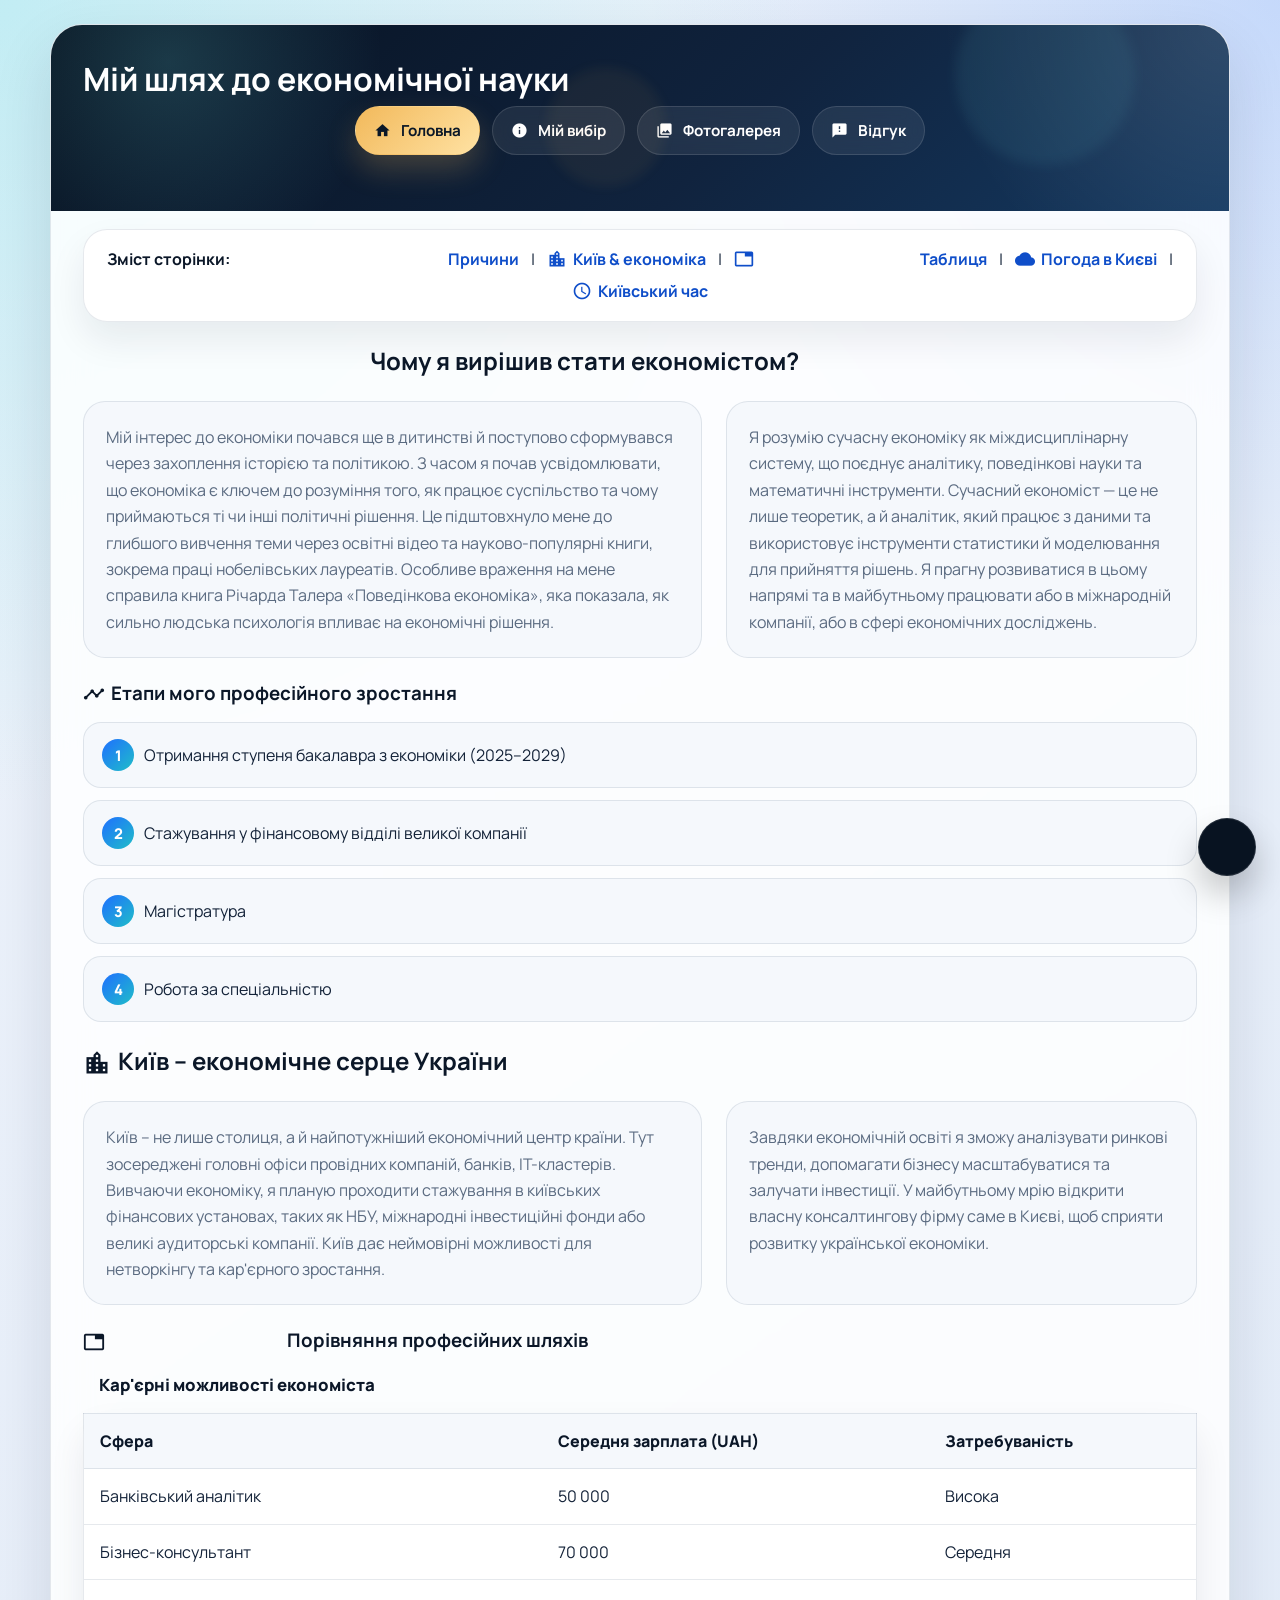
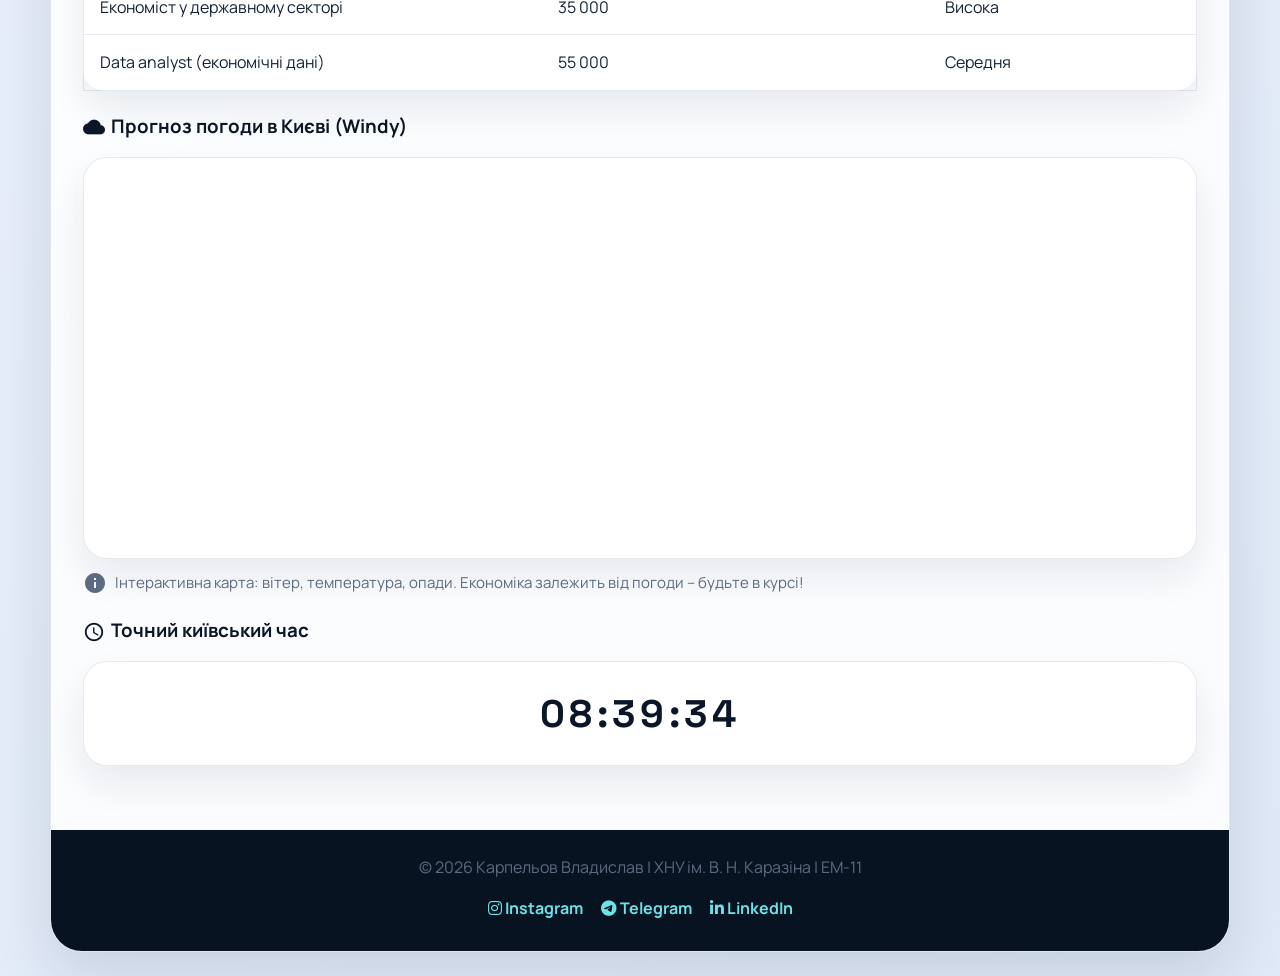
==== commit 2dee8077: "Add files via upload" ====
--- a/about.html
+++ b/about.html
@@ -133,4 +133,4 @@
     })();
 </script>
 </body>
-</html>
+</html>
--- a/css/style.css
+++ b/css/style.css
@@ -1,534 +1,993 @@
-/* ========== ПІДКЛЮЧЕННЯ ШРИФТІВ ========== */
-@import url('https://fonts.googleapis.com/css2?family=Inter:opsz,wght@14..32,300;14..32,400;14..32,500;14..32,600;14..32,700&display=swap');
+@import url('https://fonts.googleapis.com/css2?family=Manrope:wght@400;500;600;700;800&family=Space+Grotesk:wght@500;700&display=swap');
 @import url('https://fonts.googleapis.com/icon?family=Material+Icons');
 
-/* ========== ГЛОБАЛЬНІ СТИЛІ ========== */
+:root {
+    --bg: #eef3fb;
+    --bg-secondary: #dfe9f7;
+    --surface: rgba(255, 255, 255, 0.84);
+    --surface-solid: #ffffff;
+    --surface-soft: #f5f8fc;
+    --line: rgba(17, 43, 77, 0.10);
+    --text: #132238;
+    --muted: #5b6b81;
+    --heading: #0b1728;
+    --primary: #1f6fff;
+    --primary-strong: #0f4ec9;
+    --accent: #6de1e6;
+    --accent-strong: #1fbec8;
+    --gold: #f2b95b;
+    --hero: #07111f;
+    --hero-secondary: #143961;
+    --footer: #081321;
+    --shadow: 0 24px 60px rgba(10, 26, 52, 0.12);
+    --shadow-soft: 0 18px 36px rgba(10, 26, 52, 0.08);
+    --radius-xl: 32px;
+    --radius-lg: 24px;
+    --radius-md: 18px;
+    --radius-sm: 14px;
+}
+
 * {
     margin: 0;
     padding: 0;
     box-sizing: border-box;
 }
 
-body, body * {
-    transition: background-color 0.3s ease, color 0.2s ease, border-color 0.2s ease, box-shadow 0.2s ease;
+html {
+    scroll-behavior: smooth;
+}
+
+body,
+body * {
+    transition: background-color 0.28s ease, color 0.2s ease, border-color 0.2s ease, box-shadow 0.25s ease, transform 0.25s ease;
 }
 
 body {
-    font-family: 'Inter', -apple-system, BlinkMacSystemFont, 'Segoe UI', Roboto, Helvetica, Arial, sans-serif;
-    font-weight: 400;
-    line-height: 1.55;
-    background-color: #f0f7f0;
-    background-image: linear-gradient(135deg, #e8f0e8 0%, #d4e4d4 100%);
-    color: #1e3a2e;
-    padding: 20px;
-    font-size: 1rem;
+    font-family: 'Manrope', 'Segoe UI', sans-serif;
+    line-height: 1.65;
+    color: var(--text);
+    background:
+        radial-gradient(circle at top left, rgba(109, 225, 230, 0.34), transparent 28%),
+        radial-gradient(circle at top right, rgba(31, 111, 255, 0.18), transparent 22%),
+        linear-gradient(145deg, var(--bg) 0%, var(--bg-secondary) 100%);
+    padding: 24px;
+    min-height: 100vh;
     -webkit-font-smoothing: antialiased;
     -moz-osx-font-smoothing: grayscale;
 }
 
-/* ========== ТЕМНА ТЕМА ========== */
 body.dark-theme {
-    background-color: #1a2a1f;
-    background-image: linear-gradient(135deg, #0f1e0c 0%, #1a2a1f 100%);
-    color: #e0e0e0;
-}
-body.dark-theme .container {
-    background-color: rgba(30, 40, 25, 0.95);
-    box-shadow: 0 10px 25px rgba(0,0,0,0.5);
-}
-body.dark-theme header {
-    background: #0f1e0c;
-}
-body.dark-theme nav ul li a {
-    background-color: #2c5e3a;
-    color: #f0f0f0;
-}
-body.dark-theme nav ul li a:hover {
-    background-color: #ffd966;
-    color: #0f1e0c;
-}
-body.dark-theme .subtitle {
-    background: #2c5e3a;
-    color: #ffefc0;
-}
-body.dark-theme table {
-    background-color: #2a3a25;
-}
-body.dark-theme th, body.dark-theme td {
-    border-color: #4a6a45;
-    color: #e0e0e0;
-}
-body.dark-theme th {
-    background-color: #3a5a35;
-    color: #ffefc0;
-}
-body.dark-theme caption {
-    background: #1e3a2e;
-}
-body.dark-theme form {
-    background: #2a3a25;
-}
-body.dark-theme label {
-    color: #ffefc0;
-}
-body.dark-theme input, body.dark-theme textarea, body.dark-theme select {
-    background-color: #3a5a35;
-    border-color: #6a8a65;
-    color: #ffffff;
-}
-body.dark-theme .clock {
-    background: #0f1e0c;
-    color: #ffd966;
-}
-body.dark-theme .custom-list li::before {
-    color: #ffd966;
-}
-body.dark-theme ol li::before {
-    color: #ffd966;
-}
-body.dark-theme .social-links a {
-    color: #ffd966;
-}
-body.dark-theme footer {
-    background: #0f1e0c;
-}
-body.dark-theme .gallery-caption {
-    background: rgba(15, 30, 12, 0.9);
-}
-body.dark-theme .video-note {
-    color: #c0dbc0;
-}
-
-/* ===== КНОПКА ПЕРЕМИКАННЯ ТЕМИ ===== */
-.theme-toggle {
-    position: fixed;
-    bottom: 25px;
-    right: 25px;
-    background-color: #2c5e3a;
-    color: white;
-    width: 52px;
-    height: 52px;
-    border-radius: 50%;
+    --bg: #07111e;
+    --bg-secondary: #0b1c31;
+    --surface: rgba(10, 22, 38, 0.88);
+    --surface-solid: #0f2238;
+    --surface-soft: #122942;
+    --line: rgba(151, 186, 220, 0.14);
+    --text: #dce8f6;
+    --muted: #9eb3cb;
+    --heading: #f7fbff;
+    --primary: #63a6ff;
+    --primary-strong: #8cc5ff;
+    --accent: #80edf1;
+    --accent-strong: #5ad6db;
+    --gold: #ffd277;
+    --hero: #08121e;
+    --hero-secondary: #143559;
+    --footer: #06101a;
+    --shadow: 0 24px 60px rgba(0, 0, 0, 0.34);
+    --shadow-soft: 0 16px 34px rgba(0, 0, 0, 0.22);
+}
+
+.container {
+    max-width: 1180px;
+    margin: 0 auto;
+    background: var(--surface);
+    border: 1px solid var(--line);
+    border-radius: var(--radius-xl);
+    box-shadow: var(--shadow);
+    backdrop-filter: blur(18px);
+    overflow: hidden;
+}
+
+header {
+    position: relative;
+    padding: 28px 32px 56px;
+    color: #ffffff;
+    background:
+        radial-gradient(circle at 10% 20%, rgba(109, 225, 230, 0.18), transparent 20%),
+        radial-gradient(circle at 100% 0%, rgba(255, 255, 255, 0.12), transparent 24%),
+        linear-gradient(135deg, var(--hero) 0%, #10233e 58%, var(--hero-secondary) 100%);
+}
+
+header::before,
+header::after {
+    content: "";
+    position: absolute;
+    border-radius: 999px;
+    filter: blur(6px);
+    opacity: 0.36;
+}
+
+header::before {
+    width: 180px;
+    height: 180px;
+    top: -40px;
+    right: 8%;
+    background: rgba(109, 225, 230, 0.20);
+}
+
+header::after {
+    width: 120px;
+    height: 120px;
+    bottom: 24px;
+    left: 42%;
+    background: rgba(242, 185, 91, 0.16);
+}
+
+.brand-row {
+    position: relative;
+    z-index: 1;
     display: flex;
-    align-items: center;
-    justify-content: center;
-    cursor: pointer;
-    box-shadow: 0 4px 12px rgba(0,0,0,0.3);
-    z-index: 1000;
-    transition: transform 0.2s ease, background-color 0.2s;
-    border: none;
-    font-size: 28px;
-}
-.theme-toggle:hover {
-    transform: scale(1.08);
-    background-color: #ffaa33;
-    color: #1e3a2e;
-}
-body.dark-theme .theme-toggle {
-    background-color: #ffaa33;
-    color: #1e3a2e;
-}
-body.dark-theme .theme-toggle:hover {
-    background-color: #ffcc66;
-    color: #0f1e0c;
-}
-
-/* ========== ОСНОВНІ БЛОКИ ========== */
-.container {
-    max-width: 1200px;
-    margin: 0 auto;
-    background-color: rgba(255, 255, 255, 0.92);
-    border-radius: 20px;
-    box-shadow: 0 10px 25px rgba(0,0,0,0.1);
-    padding: 20px 30px;
-}
-
-header {
-    background: #1e3a2e;
-    color: white;
-    text-align: center;
-    margin-bottom: 30px;
-    border-radius: 20px 20px 0 0;
-    padding: 20px 20px 15px 20px;
-    margin-top: -20px;
-    margin-left: -30px;
-    margin-right: -30px;
-}
-header h1 {
-    font-size: 2.5rem;
-    font-weight: 700;
-    letter-spacing: -0.02em;
-    color: #ffffff;
-    text-shadow: 2px 2px 4px rgba(0,0,0,0.2);
-    font-family: 'Inter', sans-serif;
-    margin-bottom: 10px;
+    justify-content: space-between;
+    align-items: flex-start;
+    gap: 20px;
+    flex-wrap: wrap;
+    margin-bottom: 42px;
+}
+
+.header-note {
+    max-width: 460px;
+    margin-top: 10px;
+    color: rgba(255, 255, 255, 0.78);
+    font-size: 0.98rem;
 }
 
 nav ul {
     display: flex;
     justify-content: center;
     list-style: none;
-    gap: 20px;
-    margin-top: 15px;
+    gap: 12px;
     flex-wrap: wrap;
 }
-nav ul li a {
+
+nav ul li a,
+.nav-link {
+    display: inline-flex;
+    align-items: center;
+    gap: 8px;
+    padding: 11px 18px;
+    border-radius: 999px;
     text-decoration: none;
-    font-weight: 600;
+    color: #ffffff;
+    font-weight: 700;
     font-size: 0.95rem;
-    padding: 8px 20px;
-    background-color: #2c5e3a;
-    color: white;
-    border-radius: 40px;
-    transition: all 0.3s ease;
-    display: inline-block;
-    letter-spacing: 0.3px;
-}
-nav ul li a:hover {
-    background-color: #ffd966;
-    color: #1e3a2e;
-    transform: scale(1.02);
-    box-shadow: 0 5px 10px rgba(0,0,0,0.2);
-}
-.home-link {
-    background-color: #ffaa33 !important;
-    color: #1e3a2e !important;
-}
-.home-link:hover {
-    background-color: #ffcc66 !important;
-}
-
-footer {
-    background: #1e3a2e;
-    color: #f0f7f0;
-    margin-top: 40px;
-    text-align: center;
-    border-radius: 0 0 20px 20px;
-    padding: 20px;
-    font-weight: 400;
-    font-size: 0.9rem;
-    margin-left: -30px;
-    margin-right: -30px;
-    margin-bottom: -20px;
-}
-.social-links a {
-    margin: 0 10px;
-    color: #ffd966;
+    background: rgba(255, 255, 255, 0.08);
+    border: 1px solid rgba(255, 255, 255, 0.12);
+    backdrop-filter: blur(10px);
+}
+
+nav ul li a:hover,
+.nav-link:hover {
+    background: rgba(255, 255, 255, 0.16);
+    transform: translateY(-1px);
+}
+
+.home-link,
+.nav-link.active {
+    background: linear-gradient(135deg, var(--gold), #ffe2a3);
+    color: #0a1727 !important;
+    border-color: transparent;
+    box-shadow: 0 14px 30px rgba(242, 185, 91, 0.24);
+}
+
+.hero {
+    position: relative;
+    z-index: 1;
+    display: grid;
+    grid-template-columns: 1.1fr 0.95fr;
+    gap: 32px;
+    align-items: center;
+}
+
+.hero-copy h1 {
+    font-family: 'Space Grotesk', 'Manrope', sans-serif;
+    font-size: clamp(2.6rem, 5vw, 4.2rem);
+    line-height: 1.02;
+    letter-spacing: -0.04em;
+    margin-bottom: 18px;
+    color: #ffffff;
+}
+
+.hero-lead {
+    max-width: 620px;
+    color: rgba(255, 255, 255, 0.82);
+    font-size: 1.06rem;
+}
+
+.hero-actions,
+.cta-actions {
+    display: flex;
+    flex-wrap: wrap;
+    gap: 14px;
+    margin-top: 28px;
+}
+
+.button-primary,
+.button-secondary,
+button:not(.theme-toggle) {
+    display: inline-flex;
+    align-items: center;
+    justify-content: center;
+    gap: 8px;
+    min-height: 48px;
+    padding: 12px 22px;
+    border-radius: 999px;
+    font-family: 'Manrope', sans-serif;
+    font-size: 0.96rem;
+    font-weight: 700;
     text-decoration: none;
-    font-weight: 500;
-}
-.social-links a:hover {
-    text-decoration: underline;
-}
-
-.subtitle {
-    text-align: center;
-    font-size: 1.1rem;
-    font-weight: 500;
-    background: #e0f0e0;
-    display: inline-block;
-    padding: 8px 24px;
-    border-radius: 60px;
-    margin: 15px auto;
-    color: #1e4a2e;
-    letter-spacing: -0.2px;
-}
-
+    border: none;
+    cursor: pointer;
+}
+
+.button-primary,
+button:not(.theme-toggle) {
+    background: linear-gradient(135deg, var(--primary), var(--accent-strong));
+    color: #ffffff;
+    box-shadow: 0 16px 34px rgba(31, 111, 255, 0.24);
+}
+
+.button-primary:hover,
+button:not(.theme-toggle):hover {
+    transform: translateY(-2px);
+    box-shadow: 0 18px 36px rgba(31, 111, 255, 0.30);
+}
+
+.button-secondary {
+    color: #ffffff;
+    background: rgba(255, 255, 255, 0.10);
+    border: 1px solid rgba(255, 255, 255, 0.18);
+}
+
+.button-secondary:hover {
+    background: rgba(255, 255, 255, 0.16);
+    transform: translateY(-2px);
+}
+
+.hero-visual {
+    position: relative;
+}
+
+.hero-visual img {
+    display: block;
+    width: 100%;
+    min-height: 390px;
+    object-fit: cover;
+    border-radius: 28px;
+    box-shadow: 0 28px 60px rgba(0, 0, 0, 0.24);
+}
+
+.hero-floating {
+    position: absolute;
+    left: 18px;
+    right: 18px;
+    bottom: 18px;
+    display: grid;
+    grid-template-columns: repeat(2, minmax(0, 1fr));
+    gap: 12px;
+    padding: 16px;
+    border-radius: 22px;
+    background: rgba(7, 17, 31, 0.66);
+    border: 1px solid rgba(255, 255, 255, 0.10);
+    backdrop-filter: blur(16px);
+}
+
+.hero-metric {
+    padding: 12px 14px;
+    border-radius: 18px;
+    background: rgba(255, 255, 255, 0.05);
+}
+
+.hero-metric span {
+    display: block;
+    color: rgba(255, 255, 255, 0.66);
+    font-size: 0.78rem;
+    text-transform: uppercase;
+    letter-spacing: 0.08em;
+}
+
+.hero-metric strong {
+    display: block;
+    margin-top: 6px;
+    font-size: 1rem;
+    color: #ffffff;
+}
+
+main {
+    padding: 0 32px 40px;
+}
+
+.stats-grid {
+    display: grid;
+    grid-template-columns: repeat(3, minmax(0, 1fr));
+    gap: 18px;
+    margin-top: -28px;
+    position: relative;
+    z-index: 2;
+}
+
+.stat-card,
+.section-card,
+table,
+form,
+.weather-widget,
+.clock,
+.content-nav,
+.gallery-item,
+.video-wrapper {
+    background: var(--surface-solid);
+    border: 1px solid var(--line);
+    box-shadow: var(--shadow-soft);
+}
+
+.stat-card {
+    padding: 22px;
+    border-radius: 22px;
+}
+
+.stat-card .material-icons {
+    display: inline-flex;
+    align-items: center;
+    justify-content: center;
+    width: 46px;
+    height: 46px;
+    margin-bottom: 14px;
+    border-radius: 14px;
+    color: var(--primary);
+    background: rgba(31, 111, 255, 0.10);
+}
+
+.stat-card strong {
+    display: block;
+    margin-bottom: 8px;
+    color: var(--heading);
+    font-size: 1.02rem;
+}
+
+.stat-card p {
+    color: var(--muted);
+    font-size: 0.95rem;
+}
+
+.section-card {
+    margin-top: 28px;
+    padding: 28px;
+    border-radius: 28px;
+}
+
+.section-heading {
+    display: flex;
+    justify-content: space-between;
+    align-items: flex-end;
+    gap: 18px;
+    flex-wrap: wrap;
+    margin-bottom: 24px;
+}
+
+.section-kicker,
+.eyebrow {
+    display: inline-flex;
+    align-items: center;
+    gap: 8px;
+    padding: 8px 14px;
+    border-radius: 999px;
+    font-size: 0.78rem;
+    font-weight: 800;
+    letter-spacing: 0.08em;
+    text-transform: uppercase;
+}
+
+.eyebrow {
+    color: #081321;
+    background: linear-gradient(135deg, rgba(109, 225, 230, 0.92), rgba(242, 185, 91, 0.92));
+}
+
+body:not(.dark-theme) .section-kicker {
+    color: #b8860b;
+    background: rgba(242, 185, 91, 0.15);
+}
+
+body:not(.dark-theme) .brand-row .eyebrow {
+    color: #081321 !important;
+}
+
+.section-summary {
+    max-width: 440px;
+    color: var(--muted);
+}
+
+.intro-grid,
 .columns {
-    column-count: 2;
-    column-gap: 2.5rem;
-    column-rule: 1px dashed #2c5e3a;
-    margin: 25px 0;
-    text-align: justify;
-}
-
-/* ========== СПИСКИ ========== */
+    display: grid;
+    grid-template-columns: 1.25fr 0.95fr;
+    gap: 24px;
+    margin: 24px 0 0;
+}
+
+.columns p {
+    padding: 22px;
+    border-radius: 22px;
+    background: var(--surface-soft);
+    border: 1px solid var(--line);
+}
+
+.text-stack p + p {
+    margin-top: 18px;
+}
+
+.note-card {
+    padding: 24px;
+    border-radius: 24px;
+    color: #ffffff;
+    background: linear-gradient(155deg, #112742 0%, #0f5abf 100%);
+    box-shadow: 0 22px 44px rgba(17, 39, 66, 0.22);
+}
+
+.note-card-title {
+    font-family: 'Space Grotesk', 'Manrope', sans-serif;
+    font-size: 1.25rem;
+    margin-bottom: 16px;
+}
+
+.quick-points,
+ul.custom-list,
+ol {
+    list-style: none;
+}
+
+.quick-points li,
+ul.custom-list li,
+ol li {
+    display: flex;
+    align-items: flex-start;
+    gap: 10px;
+    color: inherit;
+}
+
+.quick-points li + li,
+ul.custom-list li + li,
+ol li + li {
+    margin-top: 12px;
+}
+
+.quick-points .material-icons {
+    color: var(--gold);
+    font-size: 1.15rem;
+}
+
 ul.custom-list {
-    list-style: none;
-    margin-left: 20px;
-}
+    margin-top: 12px;
+}
+
 ul.custom-list li {
-    margin-bottom: 12px;
-    position: relative;
-    padding-left: 32px;
-    font-weight: 450;
-}
+    padding: 16px 18px;
+    border-radius: 18px;
+    background: var(--surface-soft);
+    border: 1px solid var(--line);
+    color: var(--text);
+}
+
 ul.custom-list li::before {
     font-family: 'Material Icons';
     content: 'trending_up';
-    position: absolute;
-    left: 0;
-    top: 2px;
-    font-size: 1.3rem;
-    color: #2c5e3a;
+    color: var(--accent-strong);
+    font-size: 1.25rem;
+    line-height: 1;
 }
 
 ol {
-    list-style: none;
     counter-reset: item;
-    margin-left: 20px;
-}
+    margin-top: 14px;
+}
+
 ol li {
     counter-increment: item;
+    align-items: center;
+    padding: 16px 18px;
+    border-radius: 18px;
+    background: var(--surface-soft);
+    border: 1px solid var(--line);
+}
+
+ol li::before {
+    content: counter(item);
+    min-width: 32px;
+    height: 32px;
+    border-radius: 50%;
+    display: inline-flex;
+    align-items: center;
+    justify-content: center;
+    font-size: 0.92rem;
+    font-weight: 800;
+    color: #ffffff;
+    background: linear-gradient(135deg, var(--primary), var(--accent-strong));
+}
+
+.feature-grid {
+    display: grid;
+    grid-template-columns: repeat(4, minmax(0, 1fr));
+    gap: 18px;
+}
+
+.feature-card {
+    padding: 22px;
+    border-radius: 24px;
+    background: linear-gradient(180deg, var(--surface-soft) 0%, var(--surface-solid) 100%);
+    border: 1px solid var(--line);
+}
+
+.feature-card:hover,
+.gallery-item:hover {
+    transform: translateY(-4px);
+}
+
+.feature-icon {
+    width: 52px;
+    height: 52px;
+    border-radius: 16px;
+    display: inline-flex;
+    align-items: center;
+    justify-content: center;
+    margin-bottom: 14px;
+    background: rgba(31, 111, 255, 0.10);
+    color: var(--primary);
+}
+
+.feature-card h3,
+h2,
+h3,
+h4 {
+    color: var(--heading);
+}
+
+.feature-card h3 {
     margin-bottom: 10px;
-    font-weight: 450;
-}
-ol li::before {
-    content: counter(item) ". ";
-    color: #2c5e3a;
+    font-size: 1.1rem;
+}
+
+.feature-card p,
+p,
+label,
+.weather-note,
+.video-note {
+    color: var(--muted);
+}
+
+h2,
+h3,
+h4 {
+    margin: 24px 0 16px;
+    line-height: 1.25;
+}
+
+section > h2:first-child,
+section > h3:first-child,
+section > h4:first-child {
+    margin-top: 0;
+}
+
+main > h2:first-child {
+    margin-top: 18px;
+}
+
+.cta-panel {
+    margin-top: 28px;
+    padding: 30px;
+    border-radius: 28px;
+    color: #ffffff;
+    background:
+        radial-gradient(circle at top right, rgba(109, 225, 230, 0.18), transparent 24%),
+        linear-gradient(135deg, #0b1728 0%, #13365c 100%);
+}
+
+.cta-panel h2,
+.cta-panel p {
+    color: #ffffff;
+}
+
+.cta-panel p {
+    max-width: 620px;
+    opacity: 0.84;
+    margin-top: 10px;
+}
+
+.subtitle {
+    display: inline-flex;
+    align-items: center;
+    justify-content: center;
+    padding: 10px 16px;
+    border-radius: 999px;
+    color: var(--primary-strong);
+    background: rgba(31, 111, 255, 0.08);
     font-weight: 700;
-    margin-right: 8px;
-}
-ol.roman-list {
-    list-style-type: upper-roman;
-    margin-left: 30px;
-    background: #fef9e6;
-    padding: 15px 20px 15px 40px;
-    border-radius: 15px;
-}
-ol.roman-list li::before {
-    content: none;
-}
-
-/* ========== ТАБЛИЦЯ ========== */
+}
+
 table {
     width: 100%;
     border-collapse: collapse;
-    margin: 20px 0;
-    background-color: #fff;
-    box-shadow: 0 2px 8px rgba(0,0,0,0.05);
-    font-size: 0.95rem;
-}
+    margin-top: 18px;
+    border-radius: 22px;
+    overflow: visible;
+}
+
 caption {
-    font-size: 1.2rem;
+    text-align: left;
+    padding: 0 0 14px 16px;
+    font-size: 1.05rem;
+    font-weight: 800;
+    color: var(--heading);
+}
+
+th,
+td {
+    padding: 14px 16px;
+    border-bottom: 1px solid var(--line);
+    text-align: left;
+}
+
+th {
+    color: var(--heading);
+    background: var(--surface-soft);
+    font-weight: 800;
+}
+
+tbody tr:hover {
+    background: rgba(31, 111, 255, 0.04);
+}
+
+form {
+    margin-top: 18px;
+    padding: 24px;
+    border-radius: 24px;
+}
+
+.form-group + .form-group {
+    margin-top: 18px;
+}
+
+label {
+    display: block;
     font-weight: 700;
-    margin-bottom: 10px;
-    background: #2c5e3a;
-    color: white;
-    padding: 8px;
-    border-radius: 30px;
-}
-th, td {
-    border: 1px solid #b0c4b0;
-    padding: 10px;
-    text-align: left;
-}
-th {
-    background-color: #e0f0e0;
-    color: #1e4a2e;
-    font-weight: 600;
-}
-
-/* ========== ФОРМА ========== */
-form {
-    background: #fef9e6;
+    margin-bottom: 8px;
+}
+
+.form-group > label {
+    display: flex;
+    align-items: center;
+    gap: 8px;
+}
+
+.form-group > label + label {
+    margin-top: 10px;
+}
+
+.form-group > label input[type="radio"],
+.form-group > label input[type="checkbox"] {
+    margin: 0;
+    flex-shrink: 0;
+}
+
+input,
+textarea,
+select {
+    width: 100%;
+    padding: 14px 16px;
+    border-radius: 16px;
+    border: 1px solid var(--line);
+    background: var(--surface-soft);
+    color: var(--text);
+    font: inherit;
+    outline: none;
+}
+
+input:focus,
+textarea:focus,
+select:focus {
+    border-color: rgba(31, 111, 255, 0.42);
+    box-shadow: 0 0 0 4px rgba(31, 111, 255, 0.10);
+}
+
+input[type="radio"],
+input[type="checkbox"] {
+    width: auto;
+    margin-right: 8px;
+}
+
+textarea {
+    min-height: 140px;
+    resize: vertical;
+}
+
+.clock {
+    margin-top: 18px;
     padding: 20px;
-    border-radius: 25px;
-    margin: 20px 0;
-}
-.form-group {
-    margin-bottom: 15px;
-}
-label {
-    font-weight: 600;
-    display: block;
-    margin-bottom: 5px;
-}
-input, textarea, select {
-    width: 100%;
-    padding: 10px 15px;
-    border-radius: 30px;
-    border: 1px solid #b0c4b0;
-    font-size: 0.95rem;
-    font-family: 'Inter', sans-serif;
-}
-button:not(.theme-toggle) {
-    background-color: #2c5e3a;
-    color: white;
-    border: none;
-    padding: 10px 28px;
-    border-radius: 40px;
-    font-size: 0.95rem;
-    font-weight: 600;
-    font-family: 'Inter', sans-serif;
-    cursor: pointer;
-    transition: 0.2s;
-}
-button:not(.theme-toggle):hover {
-    background-color: #1a3d25;
-    transform: scale(1.02);
-}
-
-/* ========== ГОДИННИК ========== */
-.clock {
-    background: #2c5e3a;
-    color: #ffefc0;
-    font-size: 1.8rem;
-    font-weight: 600;
+    border-radius: 24px;
+    font-family: 'Space Grotesk', monospace;
+    font-size: clamp(1.7rem, 4vw, 2.4rem);
+    font-weight: 700;
+    letter-spacing: 0.12em;
     text-align: center;
-    padding: 15px;
-    border-radius: 60px;
-    margin: 20px 0;
-    font-family: 'Inter', monospace;
-    letter-spacing: 2px;
-}
-
-/* ========== НАВІГАЦІЯ ПО СТОРІНЦІ (about.html) ========== */
+    color: var(--heading);
+}
+
 .content-nav {
-    text-align: center;
-    background: #e0f0e0;
-    padding: 12px 20px;
-    border-radius: 50px;
-    margin: 20px 0 2rem;
-    font-weight: 500;
-    transition: background 0.3s, color 0.3s;
-}
+    margin: 18px 0 24px;
+    padding: 16px 20px;
+    border-radius: 24px;
+    display: flex;
+    align-items: center;
+    justify-content: center;
+    flex-wrap: wrap;
+    gap: 6px 12px;
+    background: var(--surface-solid);
+    border: 1px solid var(--line);
+    box-shadow: var(--shadow-soft);
+}
+
+.content-nav strong {
+    display: inline-flex;
+    align-items: center;
+    font-weight: 700;
+    color: var(--heading);
+}
+
 .content-nav a {
-    color: #1e4a2e;
+    display: inline-flex;
+    align-items: center;
+    gap: 6px;
+    color: var(--primary-strong);
     text-decoration: none;
-    margin: 0 5px;
-    font-weight: 600;
-}
+    font-weight: 700;
+}
+
+.content-nav a .material-icons {
+    font-size: 1.25rem;
+    vertical-align: middle;
+    line-height: 1;
+}
+
 .content-nav a:hover {
     text-decoration: underline;
 }
-body.dark-theme .content-nav {
-    background: #2c5e3a;
-}
-body.dark-theme .content-nav a {
-    color: #ffefc0;
-}
-
-/* ========== ВІДЖЕТ ПОГОДИ ========== */
+
 .weather-widget {
-    margin: 20px 0;
-    border-radius: 20px;
+    margin-top: 18px;
+    padding: 0;
+    border-radius: 24px;
     overflow: hidden;
 }
+
 .weather-widget iframe {
-    background: #2c5e3a;
-    border-radius: 20px;
-}
-.weather-note {
-    font-size: 0.85rem;
-    text-align: center;
-    margin-top: 10px;
-    opacity: 0.8;
-}
-
-/* ========== ГАЛЕРЕЯ СІТКОЮ 2×2 ========== */
+    display: block;
+    width: 100%;
+    border: 0;
+}
+
+.weather-note,
+.video-note {
+    display: flex;
+    align-items: center;
+    gap: 8px;
+    margin-top: 12px;
+    font-size: 0.94rem;
+}
+
 .gallery-grid {
     display: grid;
-    grid-template-columns: repeat(2, 1fr);
-    gap: 25px;
-    margin: 30px 0;
-}
+    grid-template-columns: repeat(2, minmax(0, 1fr));
+    gap: 22px;
+    margin: 24px 0;
+}
+
 .gallery-item {
     position: relative;
     overflow: hidden;
-    border-radius: 20px;
-    box-shadow: 0 8px 20px rgba(0,0,0,0.15);
-    transition: transform 0.3s;
-}
+    border-radius: 24px;
+}
+
 .gallery-item img {
+    display: block;
     width: 100%;
-    height: 250px;
+    height: 290px;
     object-fit: cover;
-    display: block;
-    transition: transform 0.3s ease;
-}
+}
+
 .gallery-item:hover img {
-    transform: scale(1.05);
-}
+    transform: scale(1.04);
+}
+
 .gallery-caption {
     position: absolute;
-    bottom: 0;
-    left: 0;
-    right: 0;
-    background: rgba(30, 58, 46, 0.85);
-    color: white;
-    text-align: center;
-    padding: 10px;
-    font-weight: 500;
-    backdrop-filter: blur(4px);
-}
-@media (max-width: 700px) {
-    .gallery-grid {
-        grid-template-columns: 1fr;
-        gap: 20px;
-    }
-}
-
-/* ========== ВІДЕО-СЕКЦІЇ ========== */
+    left: 14px;
+    right: 14px;
+    bottom: 14px;
+    padding: 12px 14px;
+    border-radius: 16px;
+    color: #ffffff;
+    font-weight: 700;
+    background: rgba(7, 17, 31, 0.68);
+    backdrop-filter: blur(14px);
+}
+
 .video-section {
-    margin: 40px 0;
-}
-.video-section h3 {
-    margin-bottom: 15px;
-}
+    margin-top: 36px;
+}
+
 .video-wrapper {
     position: relative;
-    padding-bottom: 56.25%; /* 16:9 */
-    height: 0;
-    border-radius: 20px;
+    padding-bottom: 56.25%;
+    margin-top: 16px;
+    border-radius: 24px;
     overflow: hidden;
 }
+
 .video-wrapper iframe {
     position: absolute;
-    top: 0;
-    left: 0;
+    inset: 0;
     width: 100%;
     height: 100%;
-    border: none;
-}
-.video-note {
-    margin-top: 12px;
-    font-size: 0.9rem;
+    border: 0;
+}
+
+section {
+    margin-bottom: 24px;
+}
+
+h1 .material-icons,
+h2 .material-icons,
+h3 .material-icons,
+nav .material-icons,
+.social-links .material-icons {
+    font-size: 1.15em;
+    margin-right: 2px;
+    vertical-align: middle;
+}
+
+.weather-note .material-icons,
+.video-note .material-icons {
+    margin: 0;
+    flex-shrink: 0;
+}
+
+.material-icons {
+    line-height: 1;
+}
+
+footer {
+    background: var(--footer);
+    color: #d8e4f4;
+    padding: 24px 32px 30px;
     text-align: center;
-    opacity: 0.8;
-}
-
-/* ========== ВІДСТУПИ ДЛЯ ЗАГОЛОВКІВ ========== */
-h2, h3, h4 {
-    margin-top: 1.2em;
-    margin-bottom: 0.8em;
-}
-h2:first-of-type, h3:first-of-type {
-    margin-top: 0;
-}
-ul, ol {
-    margin-top: 0.5em;
-    margin-bottom: 1em;
-}
-section {
-    margin-bottom: 2rem;
-}
-
-/* ========== СТИЛІ ДЛЯ ІКОНОК ========== */
-.material-icons {
-    font-size: 1.2rem;
-    vertical-align: middle;
-    margin-right: 4px;
-    margin-top: -2px;
-}
-h1 .material-icons, h2 .material-icons, h3 .material-icons {
-    font-size: 1.4rem;
-    margin-right: 8px;
-}
-nav .material-icons {
-    font-size: 1.1rem;
-    margin-right: 4px;
-}
-.social-links a .material-icons {
-    font-size: 1.1rem;
-    vertical-align: middle;
-    margin-right: 4px;
-    margin-top: -2px;
-}
-
-/* ========== АДАПТИВНІСТЬ ========== */
-@media (max-width: 800px) {
+}
+
+.social-links {
+    margin-top: 14px;
+    display: flex;
+    justify-content: center;
+    gap: 18px;
+    flex-wrap: wrap;
+}
+
+.social-links a {
+    color: var(--accent);
+    text-decoration: none;
+    font-weight: 700;
+}
+
+.theme-toggle {
+    position: fixed;
+    right: 24px;
+    bottom: 24px;
+    width: 58px;
+    height: 58px;
+    border-radius: 50%;
+    display: flex;
+    align-items: center;
+    justify-content: center;
+    background: #081321;
+    color: #ffffff;
+    border: 1px solid rgba(255, 255, 255, 0.10);
+    box-shadow: 0 18px 34px rgba(0, 0, 0, 0.22);
+    cursor: pointer;
+    z-index: 1000;
+}
+
+.theme-toggle:hover {
+    transform: translateY(-2px) scale(1.03);
+}
+
+body.dark-theme .theme-toggle {
+    background: #f4f8ff;
+    color: #081321;
+}
+
+@media (max-width: 980px) {
+    .hero,
+    .intro-grid,
+    .columns,
+    .feature-grid,
+    .stats-grid {
+        grid-template-columns: 1fr 1fr;
+    }
+
+    .hero {
+        grid-template-columns: 1fr;
+    }
+
+    .hero-copy,
+    .hero-lead,
+    .section-summary {
+        max-width: none;
+    }
+
+    .feature-grid {
+        grid-template-columns: repeat(2, minmax(0, 1fr));
+    }
+
+    .intro-grid,
     .columns {
-        column-count: 1;
-    }
-}
+        grid-template-columns: 1fr;
+    }
+}
+
+@media (max-width: 720px) {
+    body {
+        padding: 14px;
+    }
+
+    header,
+    main,
+    footer {
+        padding-left: 18px;
+        padding-right: 18px;
+    }
+
+    header {
+        padding-top: 22px;
+        padding-bottom: 34px;
+    }
+
+    .stats-grid,
+    .feature-grid,
+    .gallery-grid,
+    .hero-floating {
+        grid-template-columns: 1fr;
+    }
+
+    .section-card,
+    .cta-panel,
+    form {
+        padding: 20px;
+    }
+
+    .hero-visual img {
+        min-height: 280px;
+    }
+
+    nav ul {
+        justify-content: flex-start;
+    }
+
+    nav ul li a,
+    .nav-link {
+        width: 100%;
+        justify-content: center;
+    }
+
+    .theme-toggle {
+        right: 16px;
+        bottom: 16px;
+        width: 52px;
+        height: 52px;
+    }
+}
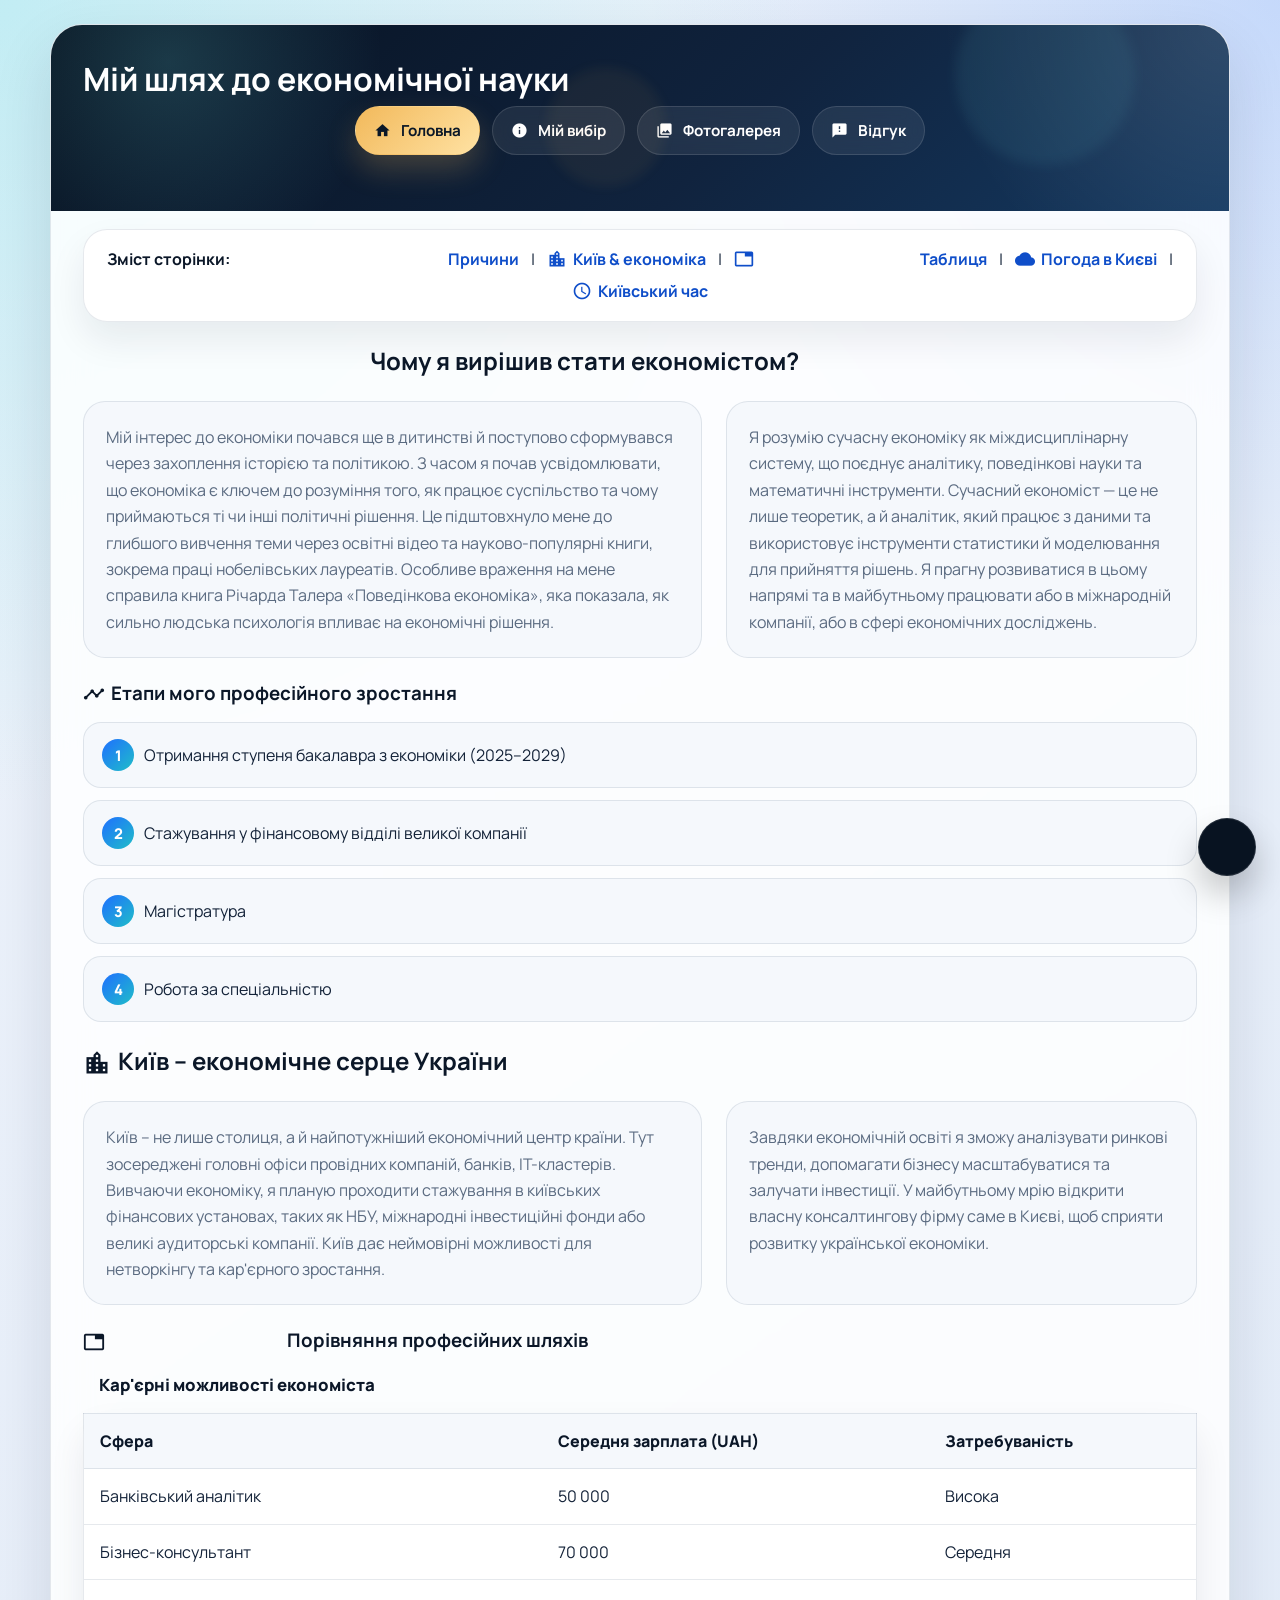
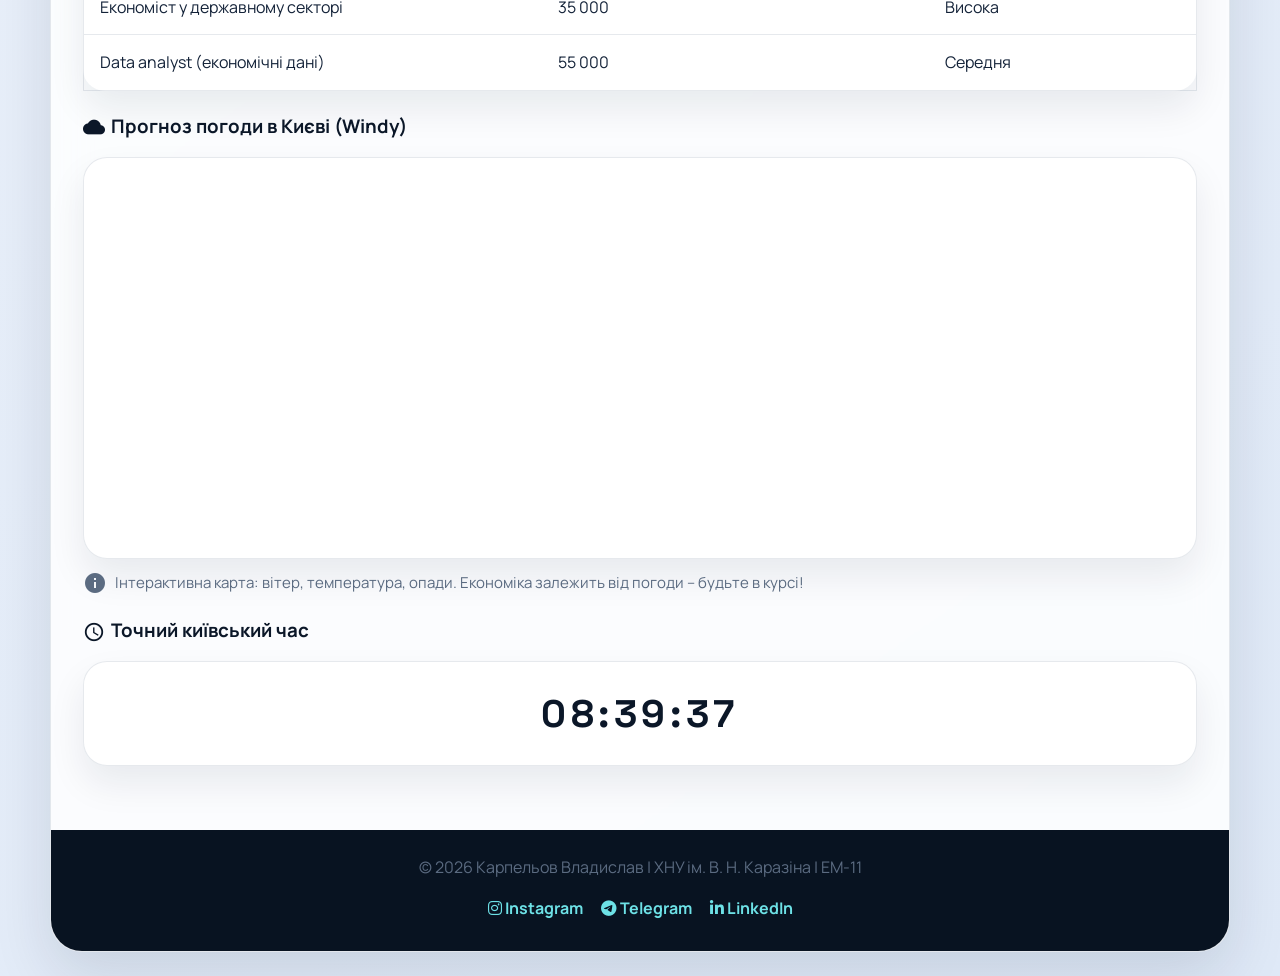
==== commit 328f944d: "Update about.html" ====
--- a/about.html
+++ b/about.html
@@ -11,7 +11,7 @@
 <body>
 <div class="container">
     <header>
-        <h1>Мій шлях до економічної науки</h1> <!-- без іконки -->
+        <h1>Мій шлях до економічної науки</h1>
         <nav>
             <ul>
                 <li><a href="index.html" class="home-link"><span class="material-icons">home</span> Головна</a></li>
@@ -133,4 +133,4 @@
     })();
 </script>
 </body>
-</html>+</html>
--- a/css/style.css
+++ b/css/style.css
@@ -62,7 +62,7 @@
     --surface: rgba(10, 22, 38, 0.88);
     --surface-solid: #0f2238;
     --surface-soft: #122942;
-    --line: rgba(151, 186, 220, 0.14);
+    --line: rgba(80, 160, 255, 0.4);  
     --text: #dce8f6;
     --muted: #9eb3cb;
     --heading: #f7fbff;
@@ -78,6 +78,36 @@
     --shadow-soft: 0 16px 34px rgba(0, 0, 0, 0.22);
 }
 
+body.dark-theme .eyebrow {
+    color: #ffffff;
+    background: linear-gradient(135deg, #2a6ebb, #1f4f8a);  
+    box-shadow: 0 0 0 1px rgba(100, 180, 255, 0.5);       
+}
+
+body.dark-theme .section-kicker {
+    color: #c3ddff;
+    background: rgba(70, 140, 255, 0.2);
+    box-shadow: 0 0 0 1px rgba(100, 180, 255, 0.5);
+}
+
+body.dark-theme .stat-card,
+body.dark-theme .section-card,
+body.dark-theme .content-nav,
+body.dark-theme .gallery-item,
+body.dark-theme .video-wrapper,
+body.dark-theme .weather-widget,
+body.dark-theme .clock,
+body.dark-theme table,
+body.dark-theme form {
+    border: 1px solid rgba(80, 160, 255, 0.5);
+}
+
+body.dark-theme .stat-card:hover,
+body.dark-theme .section-card:hover,
+body.dark-theme .gallery-item:hover {
+    border-color: rgba(120, 190, 255, 0.8);
+}
+
 .container {
     max-width: 1180px;
     margin: 0 auto;
